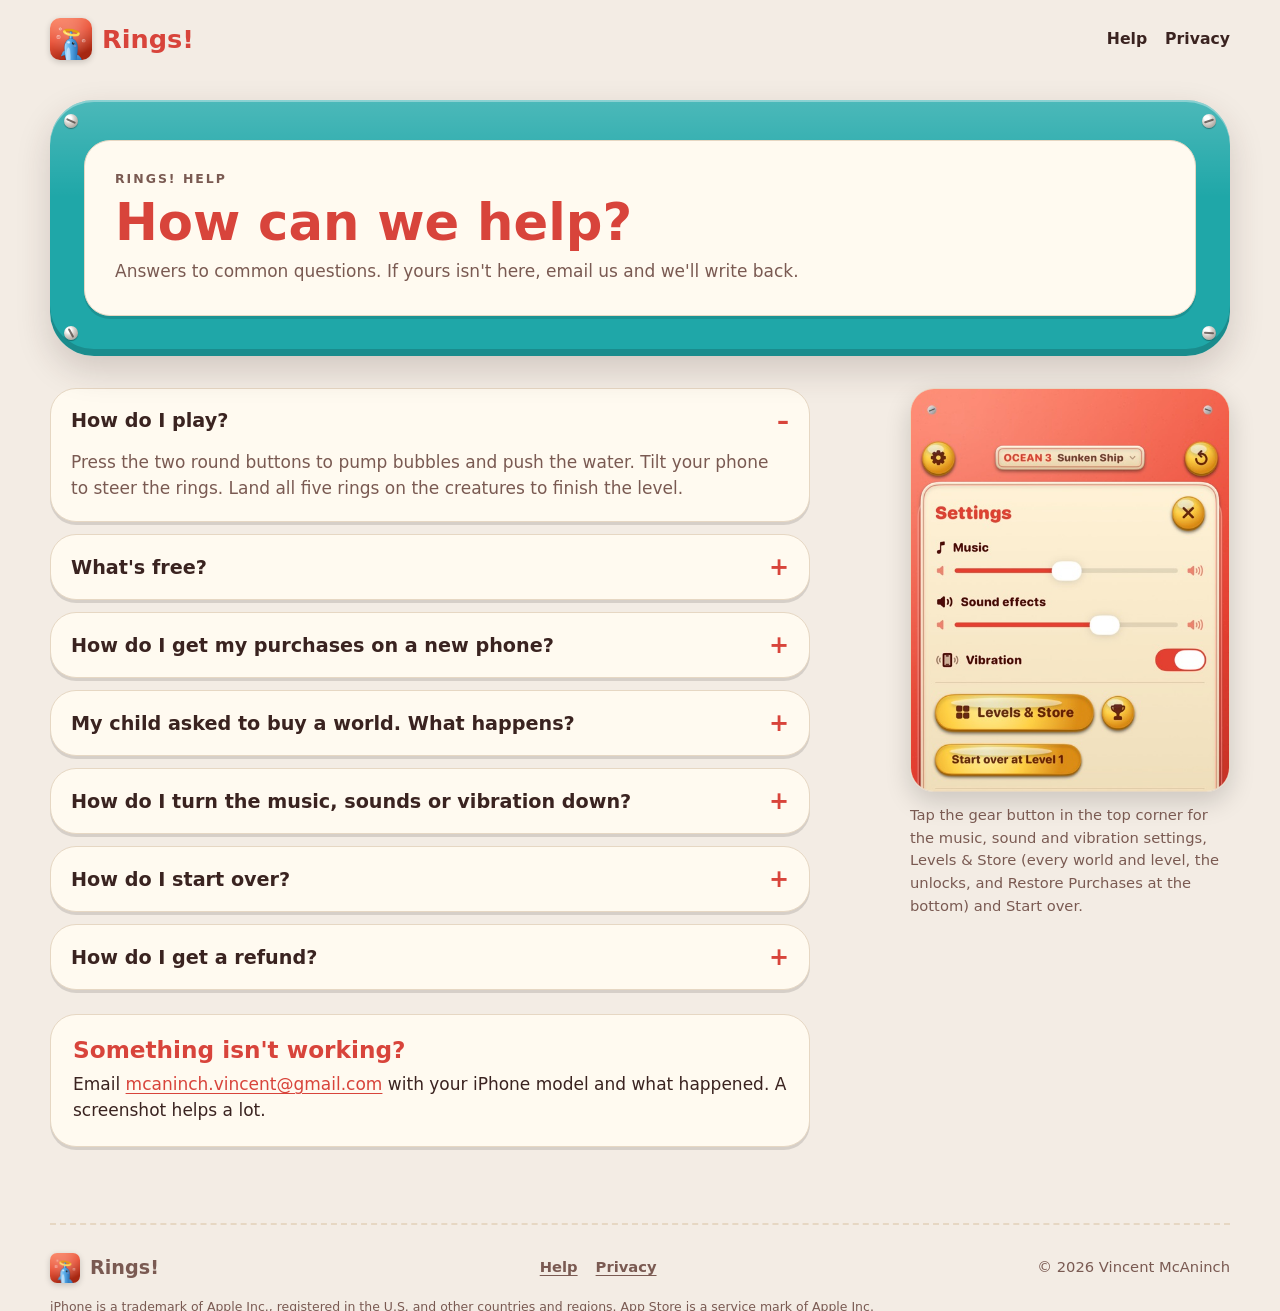
==== index.html @ 2c4ad8ea "Rings! Help and Privacy Policy" ====
<!doctype html>
<html lang="en">
<head>
<meta charset="utf-8">
<meta name="robots" content="noindex">
<title>Rings! Help</title>
<meta http-equiv="refresh" content="0; url=support.html">
<link rel="canonical" href="support.html">
</head>
<body>
<p><a href="support.html">Rings! Help</a> · <a href="privacy.html">Privacy Policy</a></p>
</body>
</html>
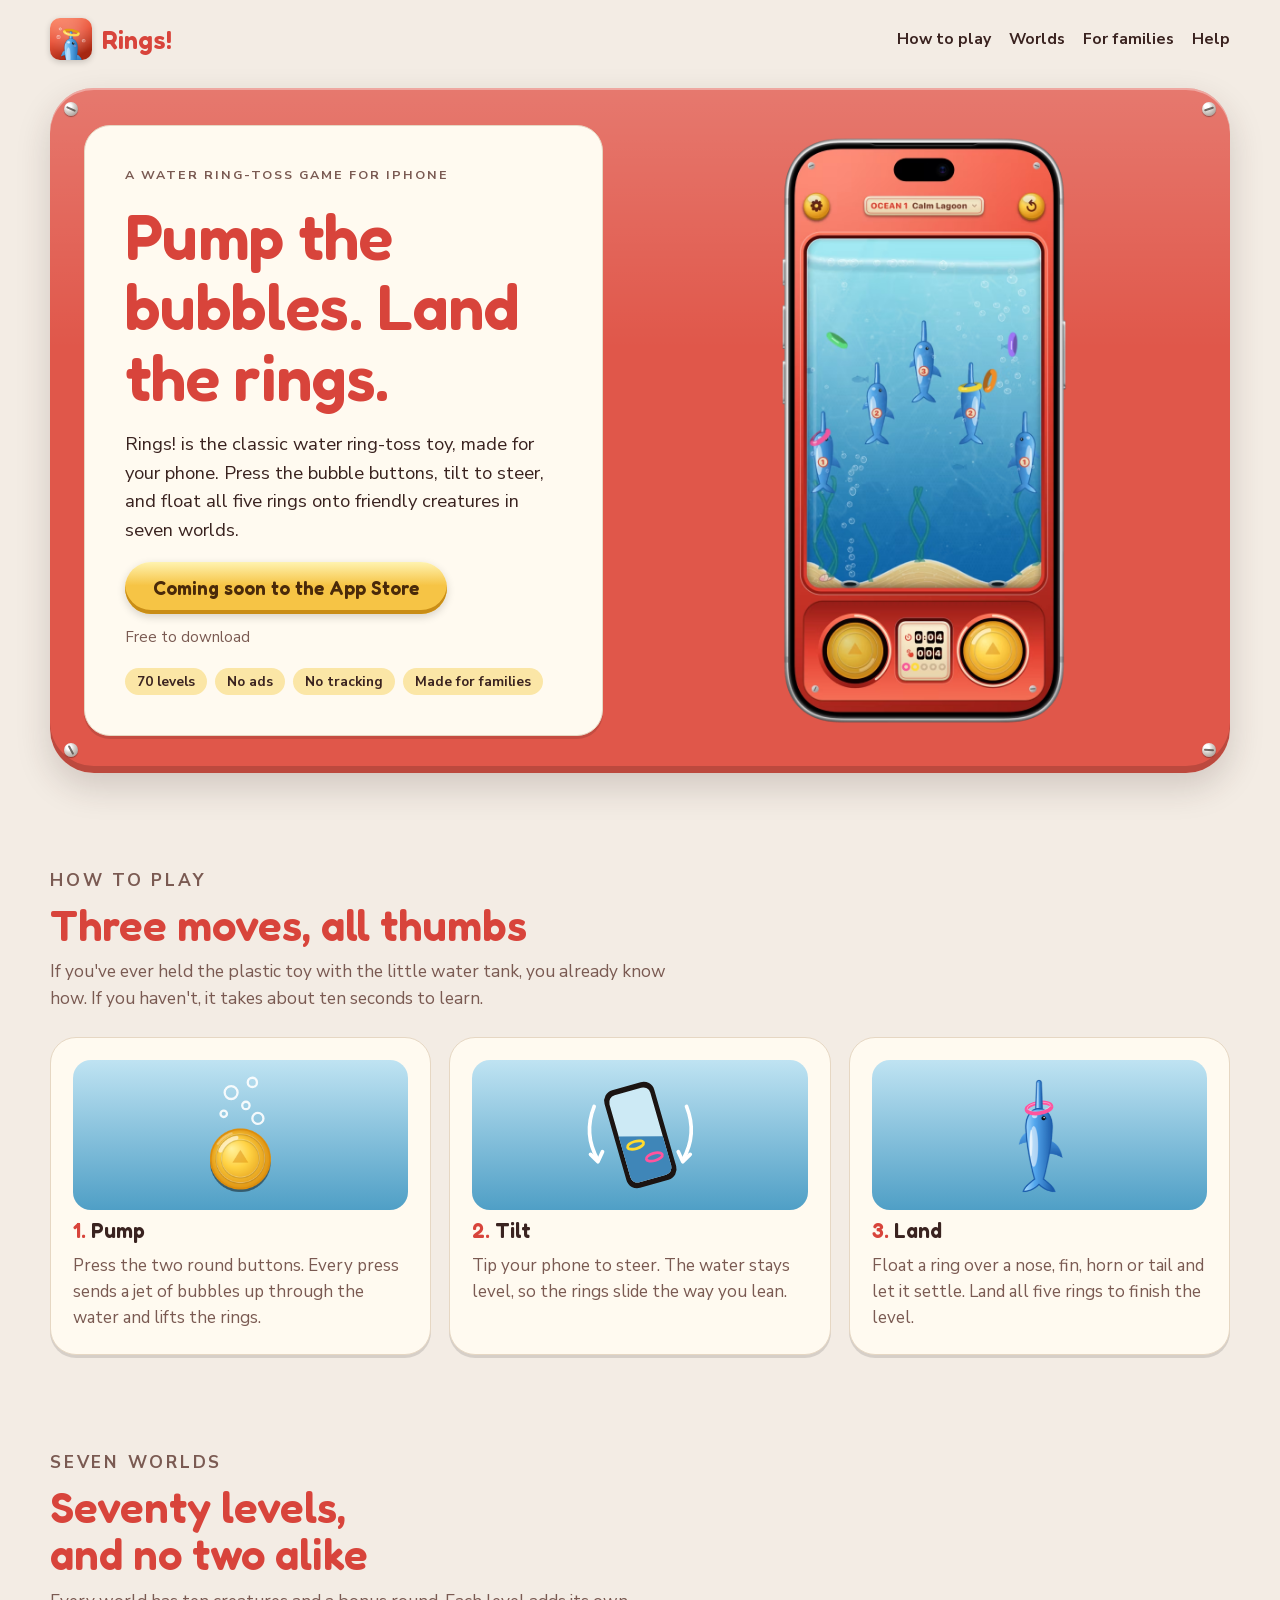
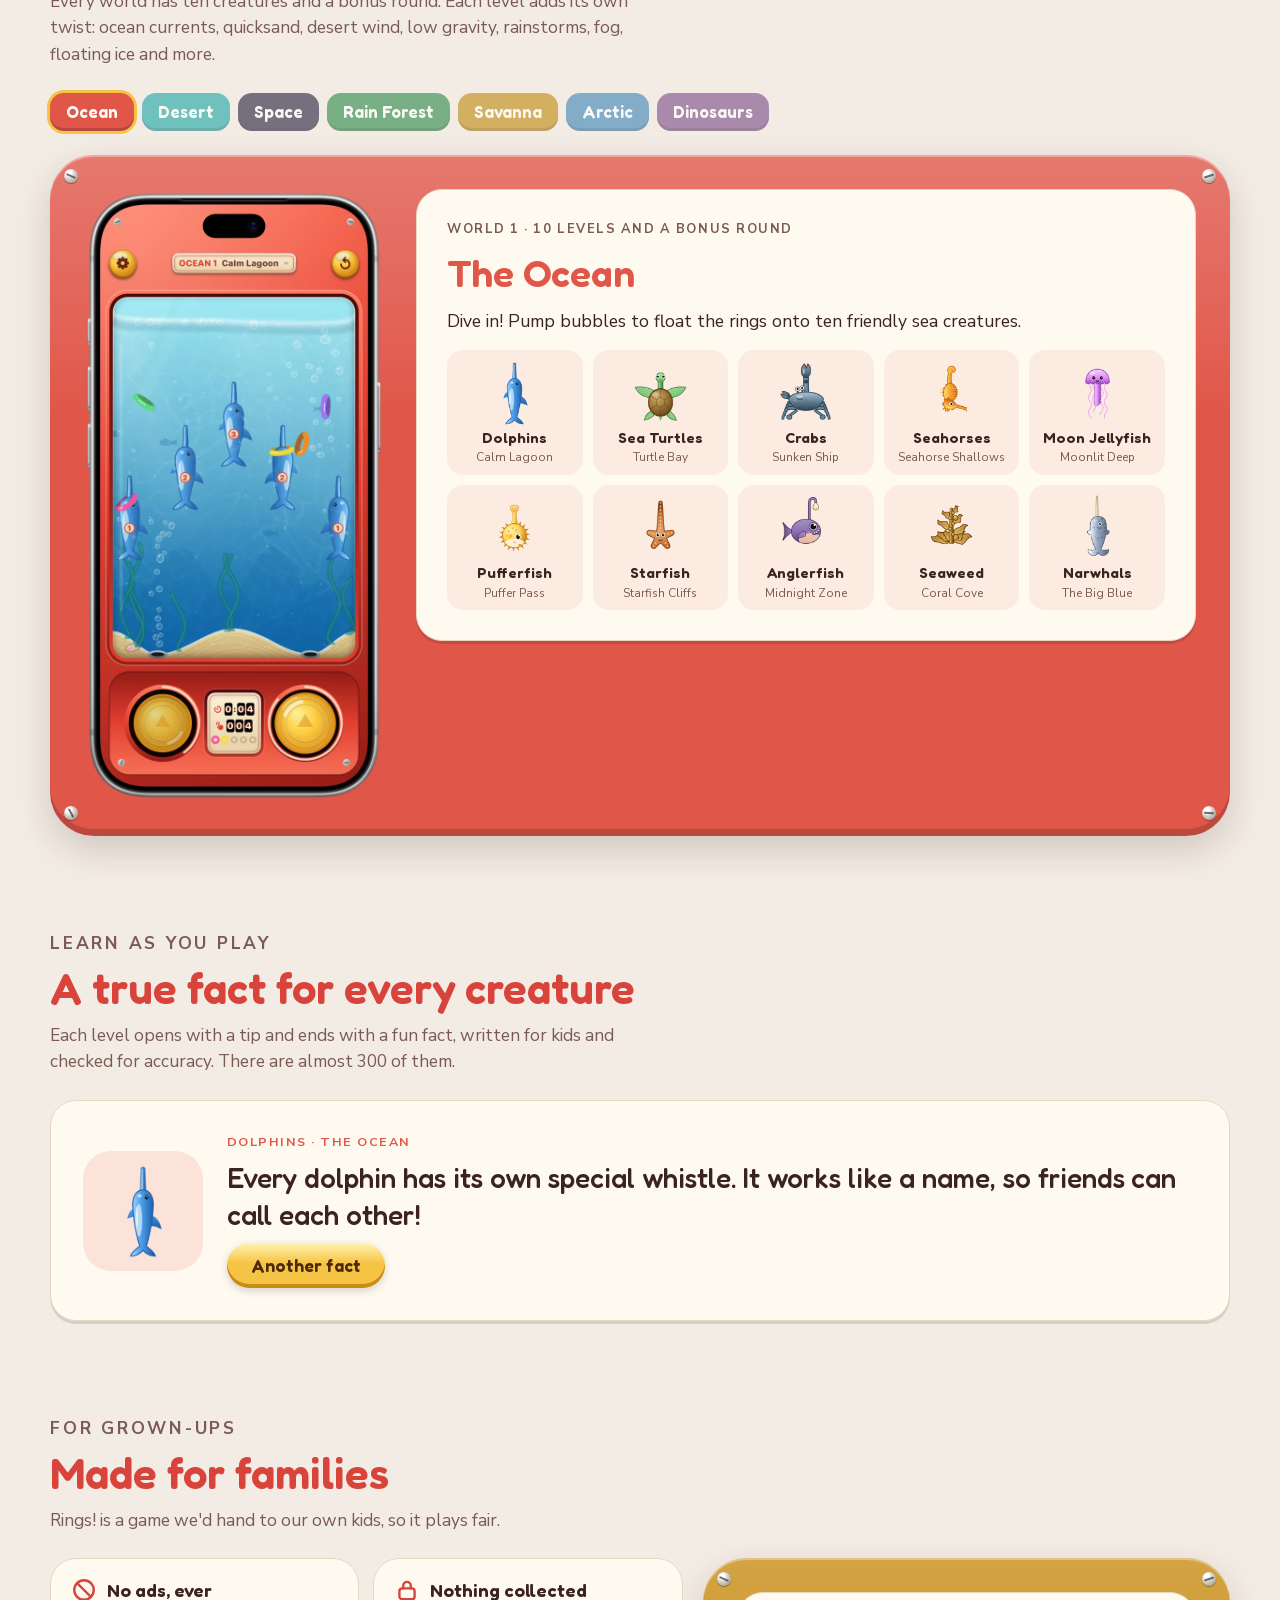
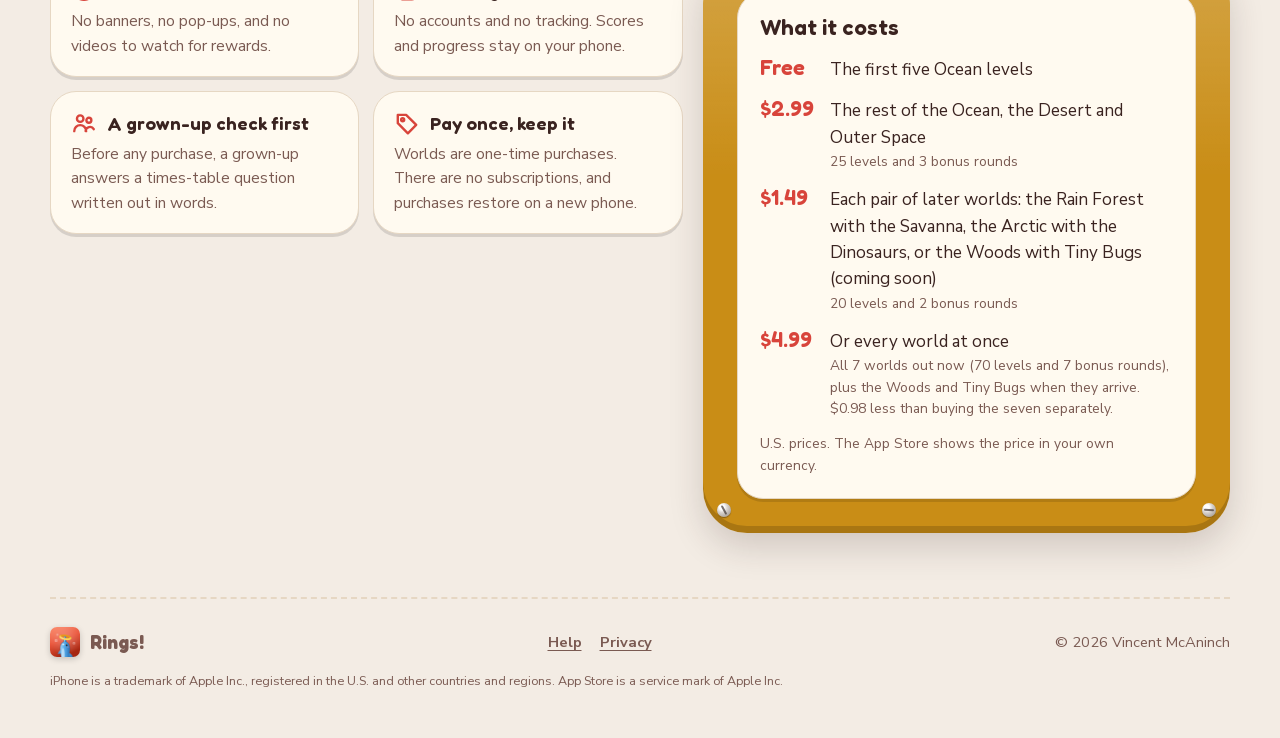
==== commit 03af1036: "The whole Rings! website, with its fonts hosted here" ====
--- a/index.html
+++ b/index.html
@@ -2,12 +2,184 @@
 <html lang="en">
 <head>
 <meta charset="utf-8">
-<meta name="robots" content="noindex">
-<title>Rings! Help</title>
-<meta http-equiv="refresh" content="0; url=support.html">
-<link rel="canonical" href="support.html">
+<meta name="viewport" content="width=device-width, initial-scale=1, viewport-fit=cover">
+<meta name="robots" content="noindex">   <!-- hidden from search engines until the game launches: delete this line then -->
+<title>Rings! Water Ring Toss</title>
+<meta name="description" content="Rings! is the classic water ring-toss toy for iPhone. Pump the bubbles, tilt to steer, and land the rings on friendly creatures across seven worlds.">
+<meta property="og:title" content="Rings! Water Ring Toss">
+<meta property="og:description" content="Pump the bubbles, tilt to steer, and land the rings on friendly creatures across seven worlds.">
+<meta property="og:image" content="assets/img/app-icon.png">
+<meta name="theme-color" content="#e0574a">
+<link rel="icon" href="assets/img/favicon.png">
+<link rel="apple-touch-icon" href="assets/img/app-icon.png">
+<link rel="stylesheet" href="assets/fonts.css">
+<link rel="stylesheet" href="assets/site.css">
 </head>
 <body>
-<p><a href="support.html">Rings! Help</a> · <a href="privacy.html">Privacy Policy</a></p>
+<div class="page">
+
+  <header class="topbar">
+    <a class="brand" href="index.html"><img src="assets/img/app-icon.png" alt="" width="42" height="42"><span>Rings!</span></a>
+    <nav class="topnav" aria-label="Main">
+      <a href="#play">How to play</a>
+      <a href="#worlds">Worlds</a>
+      <a href="#families">For families</a>
+      <a href="support.html">Help</a>
+    </nav>
+  </header>
+
+  <main class="main">
+    <section class="hero shell" aria-labelledby="hero-title">
+      <span class="screw tl" aria-hidden="true"></span><span class="screw tr" aria-hidden="true"></span>
+      <span class="screw bl" aria-hidden="true"></span><span class="screw br" aria-hidden="true"></span>
+      <div class="plate hero-plate">
+        <p class="eyebrow">A water ring-toss game for iPhone</p>
+        <h1 id="hero-title">Pump the bubbles. Land the rings.</h1>
+        <p class="lede">Rings! is the classic water ring-toss toy, made for your phone. Press the bubble buttons, tilt to steer, and float all five rings onto friendly creatures in seven worlds.</p>
+        <div class="cta">
+          <span class="btn big" role="link" aria-disabled="true">Coming soon to the App Store</span>
+          <span class="note">Free to download</span>
+        </div>
+        <ul class="promises" aria-label="At a glance">
+          <li>70 levels</li><li>No ads</li><li>No tracking</li><li>Made for families</li>
+        </ul>
+      </div>
+      <div class="hero-phones" aria-label="Rings! on iPhone, showing the Ocean, the Rain Forest and the Dinosaurs">
+        <figure class="phone"><picture><source srcset="assets/img/phones/ocean.avif" type="image/avif"><img src="assets/img/phones/ocean.png" alt="Rings! on iPhone in the Ocean: rings floating up toward the dolphins" width="640" height="1308"></picture></figure>
+        <figure class="phone second"><picture><source srcset="assets/img/phones/rainforest.avif" type="image/avif"><img src="assets/img/phones/rainforest.png" alt="Rings! on iPhone in the Rain Forest: spider monkeys swinging on vines while rings float past" width="640" height="1308"></picture></figure>
+        <figure class="phone third"><picture><source srcset="assets/img/phones/dinosaurs.avif" type="image/avif"><img src="assets/img/phones/dinosaurs.png" alt="Rings! on iPhone with the Dinosaurs: a volcano behind the T. rex" width="640" height="1308"></picture></figure>
+      </div>
+    </section>
+
+    <section id="play" class="stack" aria-labelledby="play-title">
+      <div class="section-head">
+        <p class="eyebrow">How to play</p>
+        <h2 id="play-title">Three moves, all thumbs</h2>
+        <p>If you've ever held the plastic toy with the little water tank, you already know how. If you haven't, it takes about ten seconds to learn.</p>
+      </div>
+      <ol class="steps">
+        <li class="plate step">
+          <div class="art">
+            <svg viewBox="0 0 160 130" aria-hidden="true">
+              <g fill="none" stroke="#fff" stroke-width="2.5" opacity=".9"><circle cx="70" cy="19" r="7"/><circle cx="93" cy="8" r="5"/><circle cx="86" cy="33" r="4"/><circle cx="62" cy="42" r="3.5"/><circle cx="99" cy="47" r="6"/></g>
+              <image href="assets/img/button.png" x="45.5" y="56.4" width="69" height="72"/>
+            </svg>
+          </div>
+          <h3>Pump</h3>
+          <p>Press the two round buttons. Every press sends a jet of bubbles up through the water and lifts the rings.</p>
+        </li>
+        <li class="plate step">
+          <div class="art">
+            <svg viewBox="0 0 160 130" aria-hidden="true">
+              <path d="M30 34q-12 30 4 58" stroke="#fff" stroke-width="4" fill="none" stroke-linecap="round"/><path d="M26 86l8 8 5-11" stroke="#fff" stroke-width="4" fill="none" stroke-linecap="round" stroke-linejoin="round"/>
+              <path d="M130 34q12 30-4 58" stroke="#fff" stroke-width="4" fill="none" stroke-linecap="round"/><path d="M134 86l-8 8-5-11" stroke="#fff" stroke-width="4" fill="none" stroke-linecap="round" stroke-linejoin="round"/>
+              <g transform="rotate(-16 80 65)">
+                <rect x="52" y="10" width="56" height="110" rx="12" fill="#1b1412"/>
+                <rect x="57" y="16" width="46" height="98" rx="8" fill="#cdeaf5"/>
+                <path d="M57 60L103 73v33a8 8 0 0 1-8 8H65a8 8 0 0 1-8-8z" fill="#3f86b8"/>
+                <ellipse cx="72" cy="74" rx="9" ry="4" fill="none" stroke="#ffdb2e" stroke-width="3"/>
+                <ellipse cx="88" cy="92" rx="9" ry="4" fill="none" stroke="#ff549e" stroke-width="3"/>
+              </g>
+            </svg>
+          </div>
+          <h3>Tilt</h3>
+          <p>Tip your phone to steer. The water stays level, so the rings slide the way you lean.</p>
+        </li>
+        <li class="plate step">
+          <div class="art">
+            <svg class="hooked back" viewBox="0 0 74 40" aria-hidden="true"><path d="M8 20a29 12 0 0 1 58 0" fill="none" stroke="currentColor" stroke-width="9"/><path d="M10 17a27 9.5 0 0 1 54 0" fill="none" stroke="#fff" stroke-opacity=".4" stroke-width="2"/></svg>
+            <img class="dolphin" src="assets/img/creatures/L1.png" alt="">
+            <svg class="hooked front" viewBox="0 0 74 40" aria-hidden="true"><path d="M8 20a29 12 0 0 0 58 0" fill="none" stroke="currentColor" stroke-width="9"/><path d="M10 17a27 9.5 0 0 0 54 0" fill="none" stroke="#fff" stroke-opacity=".4" stroke-width="2"/></svg>
+          </div>
+          <h3>Land</h3>
+          <p>Float a ring over a nose, fin, horn or tail and let it settle. Land all five rings to finish the level.</p>
+        </li>
+      </ol>
+    </section>
+
+    <section id="worlds" class="stack" aria-labelledby="worlds-title">
+      <div class="section-head">
+        <p class="eyebrow">Seven worlds</p>
+        <h2 id="worlds-title">Seventy levels, and no two alike</h2>
+        <p>Every world has ten creatures and a bonus round. Each level adds its own twist: ocean currents, quicksand, desert wind, low gravity, rainstorms, fog, floating ice and more.</p>
+      </div>
+      <div class="tabs" id="world-tabs" role="tablist" aria-label="Worlds"></div>
+      <div class="shell" id="world-panel" role="tabpanel">
+        <noscript><p class="plate" style="padding: 20px">Seven worlds: the Ocean, the Desert, Outer Space, the Rain Forest, the Savanna, the Arctic and the Dinosaurs.</p></noscript>
+      </div>
+    </section>
+
+    <section id="facts" class="stack" aria-labelledby="facts-title">
+      <div class="section-head">
+        <p class="eyebrow">Learn as you play</p>
+        <h2 id="facts-title">A true fact for every creature</h2>
+        <p>Each level opens with a tip and ends with a fun fact, written for kids and checked for accuracy. There are almost 300 of them.</p>
+      </div>
+      <div class="plate fact" id="fact" aria-live="polite">
+        <div class="who"><img src="assets/img/creatures/L1.png" alt=""></div>
+        <div class="text">
+          <div class="steady"><span class="tag">Dolphins · The Ocean</span></div>
+          <div class="steady"><blockquote>Every dolphin has its own special whistle. It works like a name, so friends can call each other!</blockquote></div>
+          <button class="btn more" type="button">Another fact</button>
+        </div>
+      </div>
+    </section>
+
+    <section id="families" class="stack" aria-labelledby="families-title">
+      <div class="section-head">
+        <p class="eyebrow">For grown-ups</p>
+        <h2 id="families-title">Made for families</h2>
+        <p>Rings! is a game we'd hand to our own kids, so it plays fair.</p>
+      </div>
+      <div class="families">
+        <ul class="pledges">
+          <li class="plate pledge">
+            <h3><svg viewBox="0 0 24 24" aria-hidden="true" fill="none" stroke="var(--red)" stroke-width="2.2" stroke-linecap="round"><circle cx="12" cy="12" r="9"/><path d="M5.6 5.6l12.8 12.8"/></svg>No ads, ever</h3>
+            <p>No banners, no pop-ups, and no videos to watch for rewards.</p>
+          </li>
+          <li class="plate pledge">
+            <h3><svg viewBox="0 0 24 24" aria-hidden="true" fill="none" stroke="var(--red)" stroke-width="2.2" stroke-linecap="round" stroke-linejoin="round"><rect x="5" y="10.5" width="14" height="10" rx="2.5"/><path d="M8.5 10.5V8a3.5 3.5 0 0 1 7 0v2.5"/></svg>Nothing collected</h3>
+            <p>No accounts and no tracking. Scores and progress stay on your phone.</p>
+          </li>
+          <li class="plate pledge">
+            <h3><svg viewBox="0 0 24 24" aria-hidden="true" fill="none" stroke="var(--red)" stroke-width="2.2" stroke-linecap="round" stroke-linejoin="round"><circle cx="8.5" cy="8" r="3"/><circle cx="16.5" cy="9.5" r="2.3"/><path d="M3 19.5a5.5 5.5 0 0 1 11 0M13.5 19.5a4 4 0 0 1 7.5-1.8"/></svg>A grown-up check first</h3>
+            <p>Before any purchase, a grown-up answers a times-table question written out in words.</p>
+          </li>
+          <li class="plate pledge">
+            <h3><svg viewBox="0 0 24 24" aria-hidden="true" fill="none" stroke="var(--red)" stroke-width="2.2" stroke-linecap="round" stroke-linejoin="round"><path d="M3.5 12.2V4.5h7.7l9.3 9.3-7.7 7.7z"/><circle cx="8" cy="9" r="1.4"/></svg>Pay once, keep it</h3>
+            <p>Worlds are one-time purchases. There are no subscriptions, and purchases restore on a new phone.</p>
+          </li>
+        </ul>
+        <div class="shell prices">
+          <span class="screw tl" aria-hidden="true"></span><span class="screw tr" aria-hidden="true"></span>
+          <span class="screw bl" aria-hidden="true"></span><span class="screw br" aria-hidden="true"></span>
+          <div class="plate">
+            <h3>What it costs</h3>
+            <dl class="price-list">
+              <dt>Free</dt><dd>The first five Ocean levels</dd>
+              <dt>$2.99</dt><dd>The rest of the Ocean, the Desert and Outer Space<small>25 levels and 3 bonus rounds</small></dd>
+              <dt>$1.49</dt><dd>Each pair of later worlds: the Rain Forest with the Savanna, the Arctic with the Dinosaurs, or the Woods with Tiny Bugs (coming soon)<small>20 levels and 2 bonus rounds</small></dd>
+              <dt>$4.99</dt><dd>Or every world at once<small>All 7 worlds out now (70 levels and 7 bonus rounds), plus the Woods and Tiny Bugs when they arrive. $0.98 less than buying the seven separately.</small></dd>
+            </dl>
+            <p class="fine">U.S. prices. The App Store shows the price in your own currency.</p>
+          </div>
+        </div>
+      </div>
+    </section>
+  </main>
+
+  <footer class="footer">
+    <a class="brand" href="index.html"><img src="assets/img/app-icon.png" alt="" width="30" height="30"><span>Rings!</span></a>
+    <nav aria-label="Footer">
+      <a href="support.html">Help</a>
+      <a href="privacy.html">Privacy</a>
+    </nav>
+    <span>© 2026 Vincent McAninch</span>
+    <p class="credit">iPhone is a trademark of Apple Inc., registered in the U.S. and other countries and regions. App Store is a service mark of Apple Inc.</p>
+  </footer>
+
+</div>
+<script src="assets/data.js"></script>
+<script src="assets/site.js"></script>
 </body>
 </html>
--- a/assets/fonts.css
+++ b/assets/fonts.css
@@ -0,0 +1,110 @@
+/* The site's two typefaces, Fredoka and Nunito Sans (SIL Open Font License; see fonts/OFL-*.txt), hosted with the
+   site rather than loaded from Google, so visiting the site contacts no one else. Latin and Latin Extended only. */
+@font-face {
+  font-family: 'Fredoka';
+  font-style: normal;
+  font-weight: 500;
+  font-stretch: 100%;
+  font-display: swap;
+  src: url(fonts/fredoka-latin-ext.woff2) format('woff2');
+  unicode-range: U+0100-02BA, U+02BD-02C5, U+02C7-02CC, U+02CE-02D7, U+02DD-02FF, U+0304, U+0308, U+0329, U+1D00-1DBF, U+1E00-1E9F, U+1EF2-1EFF, U+2020, U+20A0-20AB, U+20AD-20C4, U+2113, U+2C60-2C7F, U+A720-A7FF;
+}
+@font-face {
+  font-family: 'Fredoka';
+  font-style: normal;
+  font-weight: 500;
+  font-stretch: 100%;
+  font-display: swap;
+  src: url(fonts/fredoka-latin.woff2) format('woff2');
+  unicode-range: U+0000-00FF, U+0131, U+0152-0153, U+02BB-02BC, U+02C6, U+02DA, U+02DC, U+0304, U+0308, U+0329, U+2000-206F, U+20AC, U+2122, U+2191, U+2193, U+2212, U+2215, U+FEFF, U+FFFD;
+}
+@font-face {
+  font-family: 'Fredoka';
+  font-style: normal;
+  font-weight: 600;
+  font-stretch: 100%;
+  font-display: swap;
+  src: url(fonts/fredoka-latin-ext.woff2) format('woff2');
+  unicode-range: U+0100-02BA, U+02BD-02C5, U+02C7-02CC, U+02CE-02D7, U+02DD-02FF, U+0304, U+0308, U+0329, U+1D00-1DBF, U+1E00-1E9F, U+1EF2-1EFF, U+2020, U+20A0-20AB, U+20AD-20C4, U+2113, U+2C60-2C7F, U+A720-A7FF;
+}
+@font-face {
+  font-family: 'Fredoka';
+  font-style: normal;
+  font-weight: 600;
+  font-stretch: 100%;
+  font-display: swap;
+  src: url(fonts/fredoka-latin.woff2) format('woff2');
+  unicode-range: U+0000-00FF, U+0131, U+0152-0153, U+02BB-02BC, U+02C6, U+02DA, U+02DC, U+0304, U+0308, U+0329, U+2000-206F, U+20AC, U+2122, U+2191, U+2193, U+2212, U+2215, U+FEFF, U+FFFD;
+}
+@font-face {
+  font-family: 'Fredoka';
+  font-style: normal;
+  font-weight: 700;
+  font-stretch: 100%;
+  font-display: swap;
+  src: url(fonts/fredoka-latin-ext.woff2) format('woff2');
+  unicode-range: U+0100-02BA, U+02BD-02C5, U+02C7-02CC, U+02CE-02D7, U+02DD-02FF, U+0304, U+0308, U+0329, U+1D00-1DBF, U+1E00-1E9F, U+1EF2-1EFF, U+2020, U+20A0-20AB, U+20AD-20C4, U+2113, U+2C60-2C7F, U+A720-A7FF;
+}
+@font-face {
+  font-family: 'Fredoka';
+  font-style: normal;
+  font-weight: 700;
+  font-stretch: 100%;
+  font-display: swap;
+  src: url(fonts/fredoka-latin.woff2) format('woff2');
+  unicode-range: U+0000-00FF, U+0131, U+0152-0153, U+02BB-02BC, U+02C6, U+02DA, U+02DC, U+0304, U+0308, U+0329, U+2000-206F, U+20AC, U+2122, U+2191, U+2193, U+2212, U+2215, U+FEFF, U+FFFD;
+}
+@font-face {
+  font-family: 'Nunito Sans';
+  font-style: normal;
+  font-weight: 400;
+  font-stretch: 100%;
+  font-display: swap;
+  src: url(fonts/nunito-sans-latin-ext.woff2) format('woff2');
+  unicode-range: U+0100-02BA, U+02BD-02C5, U+02C7-02CC, U+02CE-02D7, U+02DD-02FF, U+0304, U+0308, U+0329, U+1D00-1DBF, U+1E00-1E9F, U+1EF2-1EFF, U+2020, U+20A0-20AB, U+20AD-20C4, U+2113, U+2C60-2C7F, U+A720-A7FF;
+}
+@font-face {
+  font-family: 'Nunito Sans';
+  font-style: normal;
+  font-weight: 400;
+  font-stretch: 100%;
+  font-display: swap;
+  src: url(fonts/nunito-sans-latin.woff2) format('woff2');
+  unicode-range: U+0000-00FF, U+0131, U+0152-0153, U+02BB-02BC, U+02C6, U+02DA, U+02DC, U+0304, U+0308, U+0329, U+2000-206F, U+20AC, U+2122, U+2191, U+2193, U+2212, U+2215, U+FEFF, U+FFFD;
+}
+@font-face {
+  font-family: 'Nunito Sans';
+  font-style: normal;
+  font-weight: 600;
+  font-stretch: 100%;
+  font-display: swap;
+  src: url(fonts/nunito-sans-latin-ext.woff2) format('woff2');
+  unicode-range: U+0100-02BA, U+02BD-02C5, U+02C7-02CC, U+02CE-02D7, U+02DD-02FF, U+0304, U+0308, U+0329, U+1D00-1DBF, U+1E00-1E9F, U+1EF2-1EFF, U+2020, U+20A0-20AB, U+20AD-20C4, U+2113, U+2C60-2C7F, U+A720-A7FF;
+}
+@font-face {
+  font-family: 'Nunito Sans';
+  font-style: normal;
+  font-weight: 600;
+  font-stretch: 100%;
+  font-display: swap;
+  src: url(fonts/nunito-sans-latin.woff2) format('woff2');
+  unicode-range: U+0000-00FF, U+0131, U+0152-0153, U+02BB-02BC, U+02C6, U+02DA, U+02DC, U+0304, U+0308, U+0329, U+2000-206F, U+20AC, U+2122, U+2191, U+2193, U+2212, U+2215, U+FEFF, U+FFFD;
+}
+@font-face {
+  font-family: 'Nunito Sans';
+  font-style: normal;
+  font-weight: 700;
+  font-stretch: 100%;
+  font-display: swap;
+  src: url(fonts/nunito-sans-latin-ext.woff2) format('woff2');
+  unicode-range: U+0100-02BA, U+02BD-02C5, U+02C7-02CC, U+02CE-02D7, U+02DD-02FF, U+0304, U+0308, U+0329, U+1D00-1DBF, U+1E00-1E9F, U+1EF2-1EFF, U+2020, U+20A0-20AB, U+20AD-20C4, U+2113, U+2C60-2C7F, U+A720-A7FF;
+}
+@font-face {
+  font-family: 'Nunito Sans';
+  font-style: normal;
+  font-weight: 700;
+  font-stretch: 100%;
+  font-display: swap;
+  src: url(fonts/nunito-sans-latin.woff2) format('woff2');
+  unicode-range: U+0000-00FF, U+0131, U+0152-0153, U+02BB-02BC, U+02C6, U+02DA, U+02DC, U+0304, U+0308, U+0329, U+2000-206F, U+20AC, U+2122, U+2191, U+2193, U+2212, U+2215, U+FEFF, U+FFFD;
+}
--- a/assets/site.css
+++ b/assets/site.css
@@ -0,0 +1,215 @@
+/* Layout: the page is built like the toy itself. Glossy plastic shells in each world's color hold cream plates,
+   butter-yellow buttons and phones. Sections stack in one column on phones and open to two columns from 900px. */
+:root {
+  --bg: #f3ece4; --ink: #3a2320; --ink-soft: #7a5a52; --plate: #fffaf0; --plate-edge: #e6d7c3;
+  --butter: #f6c445; --butter-deep: #c98d16; --butter-soft: #fbe6a6; --red: #d8443b; --chip-ink: #4a2a0a;
+  --ocean: #e0574a; --desert: #1fa7a8; --space: #2a2540; --rainforest: #2f8a4c; --arctic: #3f86b8; --savanna: #c08a12; --dinosaurs: #7d4f8a;
+  --ring-1: #ff549e; --ring-2: #ffdb2e; --ring-3: #61e07a; --ring-4: #ff8f1f; --ring-5: #a875ff;
+  --bezel: #1b1412; --on-shell: #fffaf0;
+  --display: "Fredoka", "Arial Rounded MT Bold", ui-rounded, system-ui, sans-serif;
+  --body: "Nunito Sans", system-ui, -apple-system, "Segoe UI", sans-serif;
+  color-scheme: light;
+}
+@media (prefers-color-scheme: dark) {
+  :root:not([data-theme="light"]) {
+    --bg: #1d1714; --ink: #f6e9dc; --ink-soft: #c2a89a; --plate: #2c231f; --plate-edge: #46382f;
+    --butter-soft: #4d3d14; --red: #ff7b6b; --space: #4a4370; --savanna: #d9a02a; --dinosaurs: #a87ab6; --bezel: #0b0807;
+    color-scheme: dark;
+  }
+}
+:root[data-theme="dark"] {
+  --bg: #1d1714; --ink: #f6e9dc; --ink-soft: #c2a89a; --plate: #2c231f; --plate-edge: #46382f;
+  --butter-soft: #4d3d14; --red: #ff7b6b; --space: #4a4370; --savanna: #d9a02a; --dinosaurs: #a87ab6; --bezel: #0b0807;
+  color-scheme: dark;
+}
+
+* { box-sizing: border-box; }
+html { scroll-behavior: smooth; }
+@media (prefers-reduced-motion: reduce) { html { scroll-behavior: auto; } }
+body {
+  margin: 0; background: var(--bg); color: var(--ink); font-family: var(--body); font-size: 17px; line-height: 1.55;
+  padding-left: max(16px, env(safe-area-inset-left, 0px)); padding-right: max(16px, env(safe-area-inset-right, 0px));
+  padding-block: 0 48px;
+}
+img { max-width: 100%; display: block; }
+a { color: var(--red); text-underline-offset: 3px; }
+a:focus-visible, button:focus-visible, summary:focus-visible { outline: 3px solid var(--butter); outline-offset: 3px; border-radius: 8px; }
+h1, h2, h3 { font-family: var(--display); font-weight: 600; line-height: 1.1; margin: 0; text-wrap: balance; }
+h2 { font-size: clamp(1.9rem, 4.2vw, 2.7rem); color: var(--red); }
+h3 { font-size: 1.3rem; }
+p { margin: 0; }
+.page { max-width: 1180px; margin: 0 auto; display: flex; flex-direction: column; gap: 28px; }
+.main { display: flex; flex-direction: column; gap: clamp(56px, 8vw, 96px); min-width: 0; }
+.stack { display: flex; flex-direction: column; gap: 24px; min-width: 0; scroll-margin-top: 20px; }
+.eyebrow { font: 700 0.78rem var(--body); letter-spacing: 0.16em; text-transform: uppercase; color: var(--ink-soft); }
+.section-head { display: flex; flex-direction: column; gap: 10px; max-width: 62ch; }
+.section-head p { color: var(--ink-soft); font-size: 1.08rem; }
+.todo { background: var(--butter-soft); color: var(--ink); border-radius: 5px; padding: 0 4px; font-weight: 700; }
+
+/* Top bar */
+.topbar { display: flex; align-items: center; justify-content: space-between; gap: 12px 24px; flex-wrap: wrap; padding-block: 18px 0; }
+.brand { display: inline-flex; align-items: center; gap: 10px; text-decoration: none; color: var(--red); font: 600 1.6rem var(--display); }
+.brand img { width: 42px; height: 42px; border-radius: 10px; box-shadow: 0 2px 6px rgba(0, 0, 0, 0.18); }
+.topnav { display: flex; flex-wrap: wrap; gap: 4px 18px; }
+.topnav a { color: var(--ink); text-decoration: none; font-weight: 700; font-size: 0.98rem; padding: 4px 0; }
+.topnav a:hover { color: var(--red); }
+
+/* The toy's plastic shell, with a screw in each corner. */
+.shell {
+  --shell: var(--ocean);
+  position: relative; border-radius: clamp(28px, 4vw, 44px); padding: clamp(18px, 3vw, 34px);
+  background: linear-gradient(180deg, rgba(255, 255, 255, 0.2), rgba(255, 255, 255, 0) 38%), var(--shell);
+  box-shadow: inset 0 2px 0 rgba(255, 255, 255, 0.35), inset 0 -7px 0 rgba(0, 0, 0, 0.16), 0 14px 34px rgba(58, 35, 32, 0.18);
+}
+.screw {
+  position: absolute; width: 14px; height: 14px; border-radius: 50%;
+  background: radial-gradient(circle at 35% 30%, #fff 0 18%, #d9d4cf 40%, #8f8780 100%);
+  box-shadow: 0 1px 1px rgba(0, 0, 0, 0.35);
+}
+.screw::after { content: ""; position: absolute; left: 2px; right: 2px; top: 6px; height: 2px; border-radius: 1px; background: rgba(60, 50, 45, 0.7); transform: rotate(var(--turn, 20deg)); }
+.screw.tl { top: 14px; left: 14px; --turn: 24deg; } .screw.tr { top: 14px; right: 14px; --turn: -18deg; }
+.screw.bl { bottom: 16px; left: 14px; --turn: 62deg; } .screw.br { bottom: 16px; right: 14px; --turn: 3deg; }
+.plate { background: var(--plate); border: 1.5px solid var(--plate-edge); border-radius: 26px; box-shadow: 0 3px 0 rgba(0, 0, 0, 0.12); }
+
+/* Butter buttons, like the game's. */
+.btn {
+  display: inline-flex; align-items: center; justify-content: center; gap: 8px; border: 0; cursor: pointer; text-decoration: none;
+  font: 600 1.08rem var(--display); color: var(--chip-ink); background: linear-gradient(180deg, #fff3b0 0%, var(--butter) 45%);
+  border-radius: 999px; padding: 12px 24px; box-shadow: inset 0 -4px 0 var(--butter-deep), 0 3px 8px rgba(0, 0, 0, 0.16);
+}
+.btn:active { transform: translateY(1px); box-shadow: inset 0 -2px 0 var(--butter-deep), 0 2px 5px rgba(0, 0, 0, 0.16); }
+.btn.big { font-size: 1.2rem; padding: 14px 28px; }
+@media (max-width: 420px) { .btn.big { font-size: 1.04rem; padding: 12px 18px; } }
+.btn small { font: 700 0.72rem var(--body); letter-spacing: 0.08em; text-transform: uppercase; opacity: 0.75; }
+
+/* Phones: Apple's own iPhone 18 Pro picture (silver) with a screenshot of the game in it, made by
+   Tools/scripts/site/inframe.swift. Apple asks for these to be shown as they are: upright, never overlapped or cropped,
+   with no added shadows or reflections, and all at the same size. */
+.phone { margin: 0; }
+.phone img { width: 100%; height: auto; }
+
+/* Hero */
+.hero { display: grid; grid-template-columns: minmax(0, 1fr) minmax(0, 1.05fr); gap: clamp(20px, 4vw, 48px); align-items: center; overflow: hidden; }
+.hero-plate { position: relative; z-index: 2; padding: clamp(22px, 3.4vw, 40px); display: flex; flex-direction: column; gap: 18px; }
+.hero h1 { font-size: clamp(2.5rem, 6vw, 4rem); color: var(--red); letter-spacing: -0.01em; }
+.hero .lede { font-size: 1.15rem; max-width: 46ch; }
+.cta { display: flex; flex-wrap: wrap; align-items: center; gap: 12px 18px; }
+.cta .note { color: var(--ink-soft); font-size: 0.95rem; }
+.promises { list-style: none; margin: 0; padding: 0; display: flex; flex-wrap: wrap; gap: 8px; }
+.promises li { font: 700 0.85rem var(--body); color: var(--ink); background: var(--butter-soft); border-radius: 999px; padding: 4px 12px; }
+/* One big phone whose screen takes turns showing three worlds. All three pictures are the same iPhone in the same spot,
+   stacked, so the phone itself never moves (as Apple asks for its iPhone pictures): only the game on its screen changes.
+   The Ocean sits underneath, always showing; the Rain Forest and then the Dinosaurs fade in over it, and the Dinosaurs
+   fade back out to the Ocean. Each world shows for 3.5 s, with a 1 s fade. */
+.hero-phones { position: relative; z-index: 2; display: grid; justify-items: center; padding-block: 12px; }
+.hero-phones .phone { grid-area: 1 / 1; width: min(100%, 290px); }     /* about as tall as the text box beside it */
+.hero-phones .second, .hero-phones .third { opacity: 0; animation: 13.5s ease-in-out infinite; }
+.hero-phones .second { animation-name: phone-second; }
+.hero-phones .third { animation-name: phone-third; }
+@keyframes phone-second { 0%, 25.9% { opacity: 0; } 33.3%, 66.6% { opacity: 1; } 66.7%, 100% { opacity: 0; } }
+@keyframes phone-third { 0%, 59.3% { opacity: 0; } 66.7%, 92.6% { opacity: 1; } 100% { opacity: 0; } }
+@media (prefers-reduced-motion: reduce) { .hero-phones .second, .hero-phones .third { animation: none; } }
+
+@media (max-width: 899px) {
+  .hero { grid-template-columns: minmax(0, 1fr); }
+  .hero-phones { max-width: 560px; margin-inline: auto; width: 100%; }
+  .hero-phones .phone { width: min(100%, 250px); }
+}
+
+/* How to play */
+.steps { list-style: none; margin: 0; padding: 0; display: grid; grid-template-columns: repeat(auto-fit, minmax(240px, 1fr)); gap: 18px; counter-reset: step; }
+.step { padding: 22px; display: flex; flex-direction: column; gap: 10px; counter-increment: step; }
+.step .art { height: 150px; display: grid; place-items: center; border-radius: 18px; background: linear-gradient(180deg, #bfe3f2, #4f9fc6); position: relative; overflow: hidden; }
+.step h3::before { content: counter(step) ". "; color: var(--red); }
+.step p { color: var(--ink-soft); }
+.step .art svg { width: 70%; height: 80%; }
+.step .art .dolphin { height: 120px; width: auto; position: relative; z-index: 1; }
+/* The ring round the dolphin's nose, resting where the nose meets the head: its far half behind the dolphin, its near half in front. */
+.step .art .hooked { position: absolute; left: 50%; top: 32%; width: 32px; height: 17.3px; transform: translate(-50%, -50%) rotate(-8deg); color: var(--ring-1); }
+.step .art .hooked.front { z-index: 2; }
+
+/* Worlds */
+.tabs { display: flex; flex-wrap: wrap; gap: 8px; }
+.tab {
+  border: 0; cursor: pointer; border-radius: 14px; padding: 9px 16px; color: #fff; font: 600 1.05rem var(--display); background: var(--c);
+  opacity: 0.62; box-shadow: inset 0 -3px 0 rgba(0, 0, 0, 0.18);
+}
+.tab:hover { opacity: 0.85; }
+.tab[aria-selected="true"] { opacity: 1; box-shadow: inset 0 -3px 0 rgba(0, 0, 0, 0.18), 0 0 0 3px var(--butter); }
+.world { display: grid; grid-template-columns: minmax(0, 300px) minmax(0, 1fr); gap: clamp(16px, 3vw, 32px); align-items: start; }
+.world .phone { max-width: 300px; width: 100%; margin-inline: auto; }
+.world-plate { padding: clamp(18px, 3vw, 30px); display: flex; flex-direction: column; gap: 14px; min-width: 0; }
+.world-plate h3 { font-size: clamp(1.8rem, 3.6vw, 2.4rem); color: var(--c); }
+.world-plate .welcome { font-size: 1.1rem; }
+.world-plate .count { font: 700 0.8rem var(--body); letter-spacing: 0.12em; text-transform: uppercase; color: var(--ink-soft); }
+.creatures { display: grid; grid-template-columns: repeat(5, minmax(0, 1fr)); gap: 10px; }
+@media (max-width: 560px) { .creatures { grid-template-columns: repeat(2, minmax(0, 1fr)); } }
+.creature { background: color-mix(in srgb, var(--c) 9%, var(--plate)); border-radius: 16px; padding: 10px 8px; display: flex; flex-direction: column; align-items: center; gap: 4px; text-align: center; }
+.creature img { height: 66px; width: auto; max-width: 80px; object-fit: contain; }
+.creature b { font: 600 0.92rem var(--display); line-height: 1.15; }
+.creature span { font-size: 0.74rem; color: var(--ink-soft); line-height: 1.2; }
+@media (max-width: 760px) { .world { grid-template-columns: minmax(0, 1fr); } .world .phone { max-width: 240px; } }
+
+/* Fun facts */
+.fact { display: grid; grid-template-columns: auto minmax(0, 1fr); gap: 18px 24px; align-items: center; padding: clamp(20px, 3vw, 32px); }
+.fact .who { width: 120px; height: 120px; display: grid; place-items: center; border-radius: 28px; background: color-mix(in srgb, var(--c, var(--ocean)) 14%, var(--plate)); }
+.fact .who img { max-height: 96px; max-width: 96px; width: auto; object-fit: contain; }
+.fact .text { display: flex; flex-direction: column; gap: 10px; align-self: stretch; }
+/* Invisible copies of the longest tags and facts share each line's spot, so the card stays one size as the facts change. */
+.fact .steady { display: grid; }
+.fact .steady > * { grid-area: 1 / 1; }
+.fact .room { visibility: hidden; }
+.fact .tag { font: 700 0.78rem var(--body); letter-spacing: 0.12em; text-transform: uppercase; color: var(--c, var(--ocean)); }
+.fact blockquote { margin: 0; font: 500 clamp(1.3rem, 2.6vw, 1.75rem) / 1.3 var(--display); text-wrap: pretty; }
+.fact .more { align-self: flex-start; margin-top: auto; }
+@media (max-width: 560px) { .fact { grid-template-columns: minmax(0, 1fr); } }
+
+/* Families */
+.families { display: grid; grid-template-columns: minmax(0, 1.2fr) minmax(0, 1fr); gap: 20px; align-items: start; }
+.pledges { list-style: none; margin: 0; padding: 0; display: grid; grid-template-columns: repeat(auto-fit, minmax(230px, 1fr)); gap: 14px; }
+.pledge { padding: 18px 20px; display: flex; flex-direction: column; gap: 6px; }
+.pledge h3 { font-size: 1.15rem; display: flex; align-items: center; gap: 10px; }
+.pledge h3 svg { width: 26px; height: 26px; flex: none; }
+.pledge p { color: var(--ink-soft); font-size: 0.98rem; }
+.prices { --shell: var(--butter-deep); }
+.prices .plate { padding: 22px; display: flex; flex-direction: column; gap: 14px; }
+.prices h3 { font-size: 1.4rem; }
+.price-list { margin: 0; display: grid; grid-template-columns: auto minmax(0, 1fr); gap: 12px 16px; align-items: baseline; }
+.price-list dt { font: 600 1.35rem var(--display); color: var(--red); font-variant-numeric: tabular-nums; white-space: nowrap; }
+.price-list dd { margin: 0; }
+.price-list dd small { display: block; color: var(--ink-soft); font-size: 0.86rem; }
+.prices .fine { color: var(--ink-soft); font-size: 0.86rem; }
+@media (max-width: 899px) { .families { grid-template-columns: minmax(0, 1fr); } }
+
+/* Pages: Help and Privacy */
+.page-head { display: flex; flex-direction: column; gap: 6px; padding-block: clamp(26px, 4vw, 40px); }
+.page-head .plate { padding: clamp(20px, 3vw, 30px); display: flex; flex-direction: column; gap: 8px; }
+.page-head h1 { font-size: clamp(2.2rem, 5vw, 3.2rem); color: var(--red); }
+.page-head p { color: var(--ink-soft); }
+.doc { max-width: 720px; display: flex; flex-direction: column; gap: 26px; }
+.doc section { display: flex; flex-direction: column; gap: 8px; }
+.doc h2 { font-size: 1.45rem; }
+.doc p { max-width: 65ch; }
+.faq { display: flex; flex-direction: column; gap: 12px; max-width: 760px; }
+.faq details { padding: 4px 20px; }
+.faq summary { cursor: pointer; font: 600 1.2rem var(--display); padding-block: 14px; list-style: none; display: flex; align-items: center; justify-content: space-between; gap: 12px; }
+.faq summary::-webkit-details-marker { display: none; }
+.faq summary::after { content: "+"; font: 600 1.5rem var(--display); color: var(--red); flex: none; }
+.faq details[open] summary::after { content: "–"; }
+.faq details p { padding-bottom: 16px; color: var(--ink-soft); max-width: 65ch; }
+.contact { padding: 22px; display: flex; flex-direction: column; gap: 8px; max-width: 760px; }
+.help-grid { display: grid; grid-template-columns: minmax(0, 1fr) minmax(0, 320px); gap: 32px; align-items: start; }
+.help-main { display: flex; flex-direction: column; gap: 24px; min-width: 0; }
+.help-aside { position: sticky; top: 20px; }
+.screen-card { margin: 0; display: flex; flex-direction: column; gap: 12px; }
+.screen-card img { width: 100%; height: auto; border-radius: 24px; border: 1.5px solid var(--plate-edge); box-shadow: 0 10px 26px rgba(0, 0, 0, 0.16); }
+.screen-card figcaption { color: var(--ink-soft); font-size: 0.92rem; }
+@media (max-width: 860px) { .help-grid { grid-template-columns: minmax(0, 1fr); } .help-aside { position: static; max-width: 360px; } }
+
+/* Footer */
+.footer { margin-top: 36px; display: flex; flex-wrap: wrap; align-items: center; justify-content: space-between; gap: 14px 24px; padding-top: 28px; border-top: 2px dashed var(--plate-edge); color: var(--ink-soft); font-size: 0.92rem; }
+.footer nav { display: flex; flex-wrap: wrap; gap: 6px 18px; }
+.footer a { color: var(--ink-soft); font-weight: 700; }
+.footer .brand { font-size: 1.2rem; }
+.footer .brand img { width: 30px; height: 30px; border-radius: 7px; }
+.footer .credit { flex-basis: 100%; font-size: 0.78rem; }
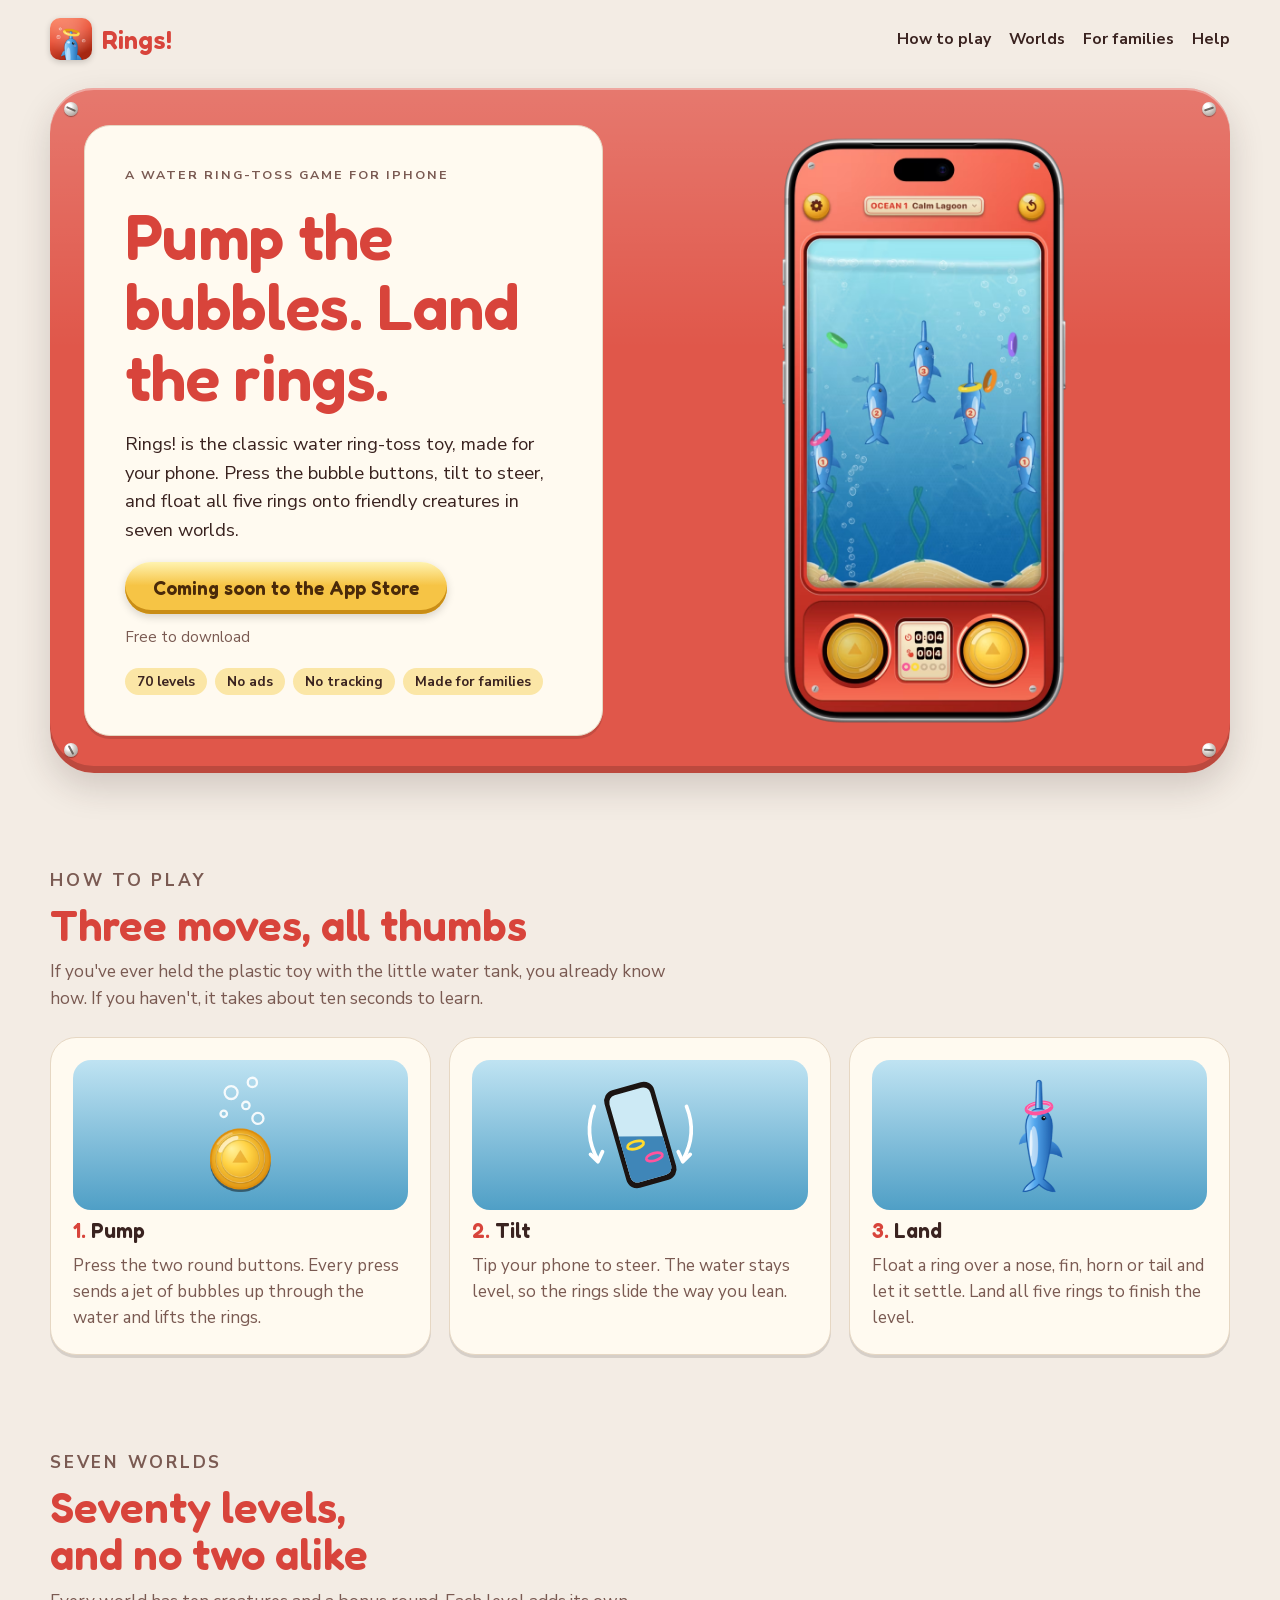
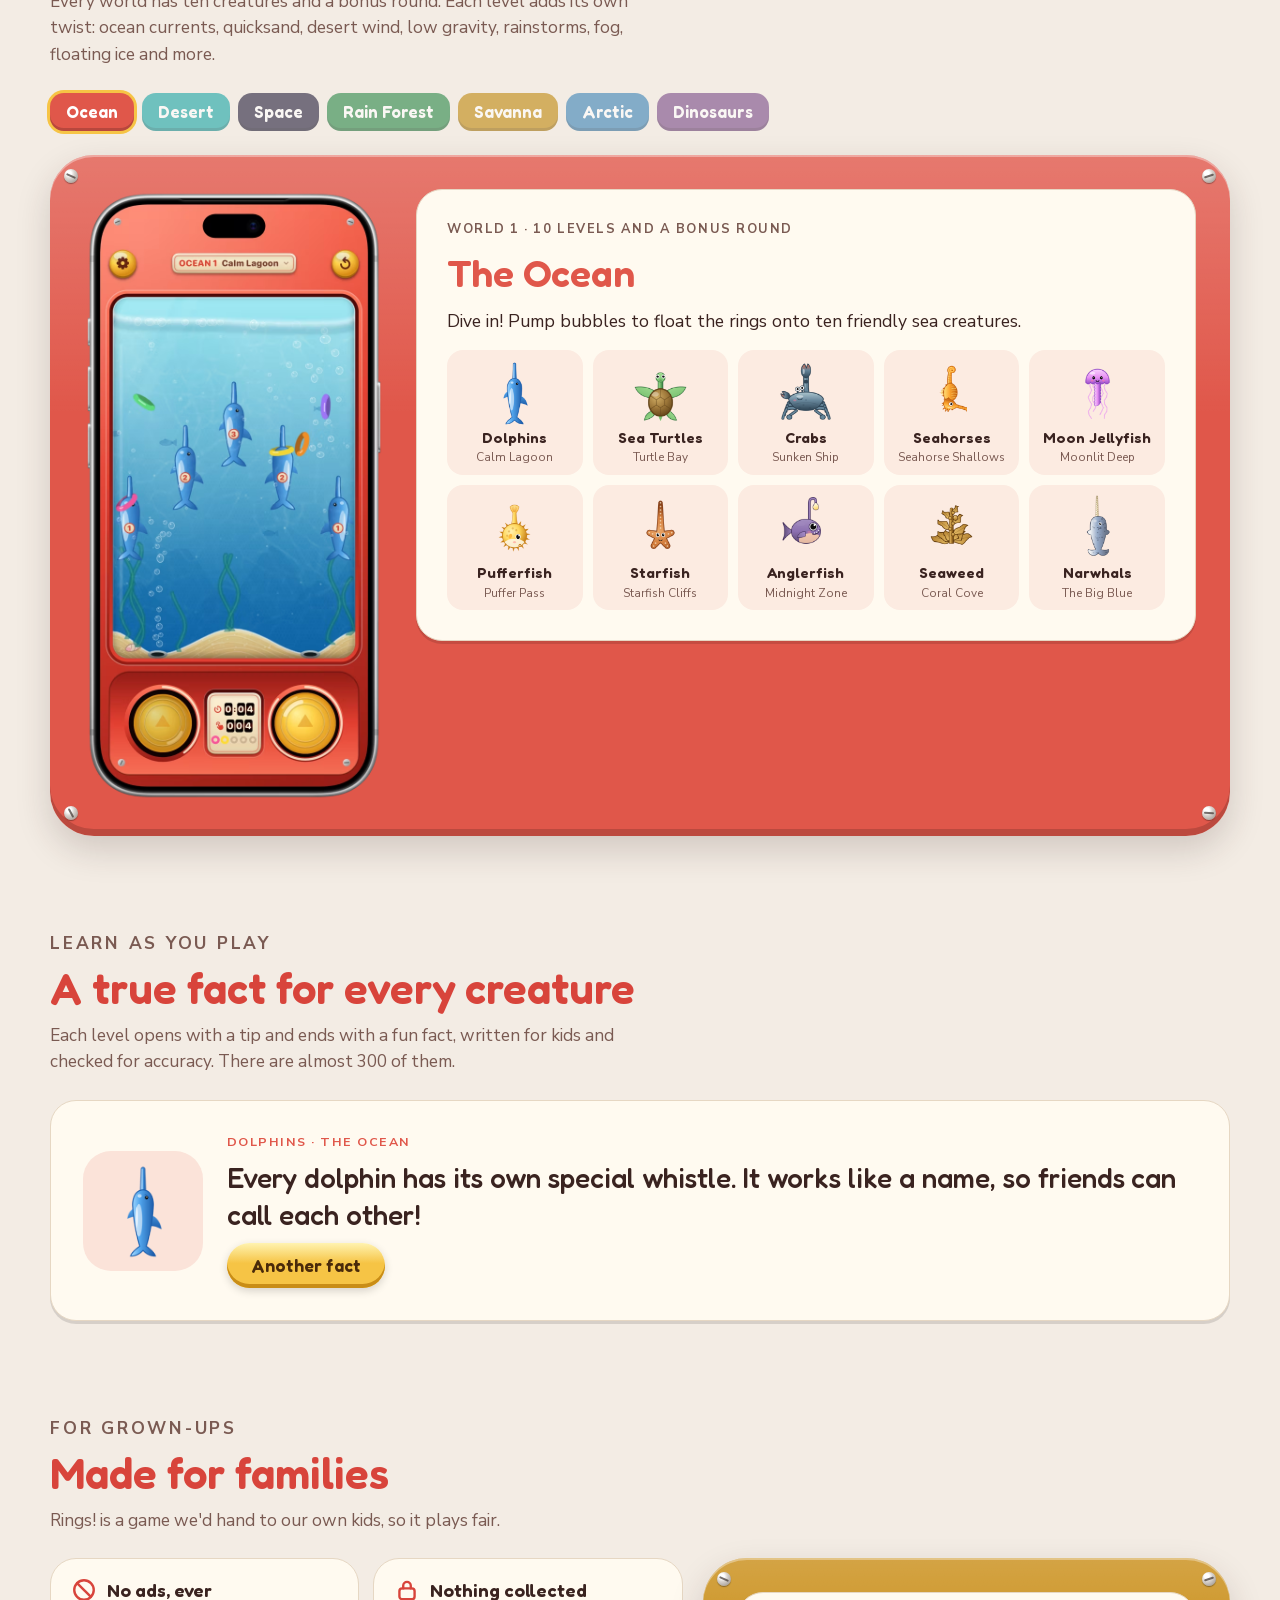
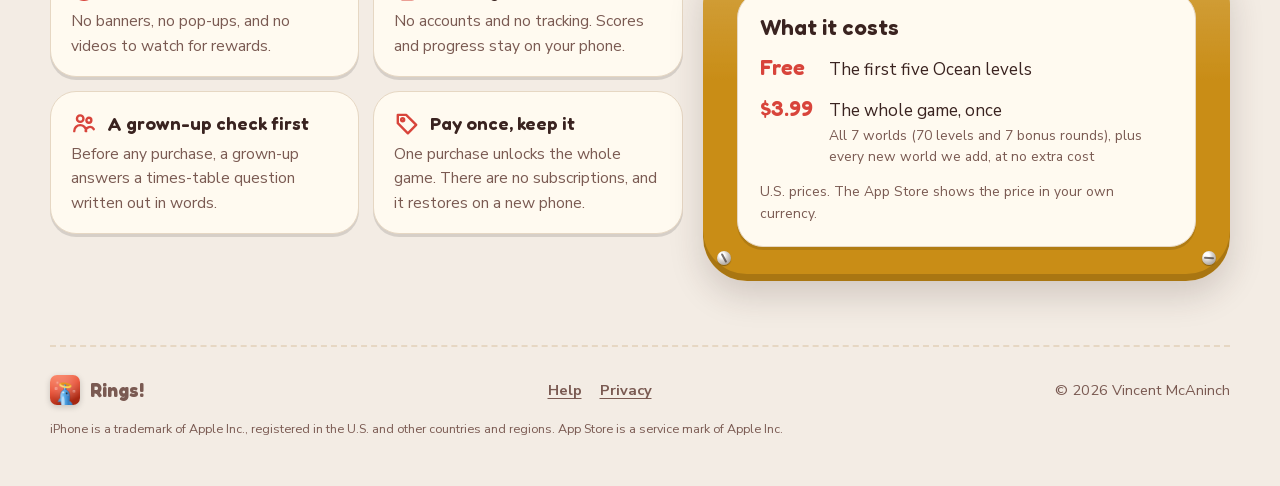
==== commit 954e480c: "One $3.99 unlock for the whole game" ====
--- a/index.html
+++ b/index.html
@@ -37,6 +37,7 @@
         <h1 id="hero-title">Pump the bubbles. Land the rings.</h1>
         <p class="lede">Rings! is the classic water ring-toss toy, made for your phone. Press the bubble buttons, tilt to steer, and float all five rings onto friendly creatures in seven worlds.</p>
         <div class="cta">
+          <!-- at launch: make this a real link to https://apps.apple.com/app/id6825125290, with Apple's "Download on the App Store" badge -->
           <span class="btn big" role="link" aria-disabled="true">Coming soon to the App Store</span>
           <span class="note">Free to download</span>
         </div>
@@ -147,7 +148,7 @@
           </li>
           <li class="plate pledge">
             <h3><svg viewBox="0 0 24 24" aria-hidden="true" fill="none" stroke="var(--red)" stroke-width="2.2" stroke-linecap="round" stroke-linejoin="round"><path d="M3.5 12.2V4.5h7.7l9.3 9.3-7.7 7.7z"/><circle cx="8" cy="9" r="1.4"/></svg>Pay once, keep it</h3>
-            <p>Worlds are one-time purchases. There are no subscriptions, and purchases restore on a new phone.</p>
+            <p>One purchase unlocks the whole game. There are no subscriptions, and it restores on a new phone.</p>
           </li>
         </ul>
         <div class="shell prices">
@@ -157,9 +158,7 @@
             <h3>What it costs</h3>
             <dl class="price-list">
               <dt>Free</dt><dd>The first five Ocean levels</dd>
-              <dt>$2.99</dt><dd>The rest of the Ocean, the Desert and Outer Space<small>25 levels and 3 bonus rounds</small></dd>
-              <dt>$1.49</dt><dd>Each pair of later worlds: the Rain Forest with the Savanna, the Arctic with the Dinosaurs, or the Woods with Tiny Bugs (coming soon)<small>20 levels and 2 bonus rounds</small></dd>
-              <dt>$4.99</dt><dd>Or every world at once<small>All 7 worlds out now (70 levels and 7 bonus rounds), plus the Woods and Tiny Bugs when they arrive. $0.98 less than buying the seven separately.</small></dd>
+              <dt>$3.99</dt><dd>The whole game, once<small>All 7 worlds (70 levels and 7 bonus rounds), plus every new world we add, at no extra cost</small></dd>
             </dl>
             <p class="fine">U.S. prices. The App Store shows the price in your own currency.</p>
           </div>
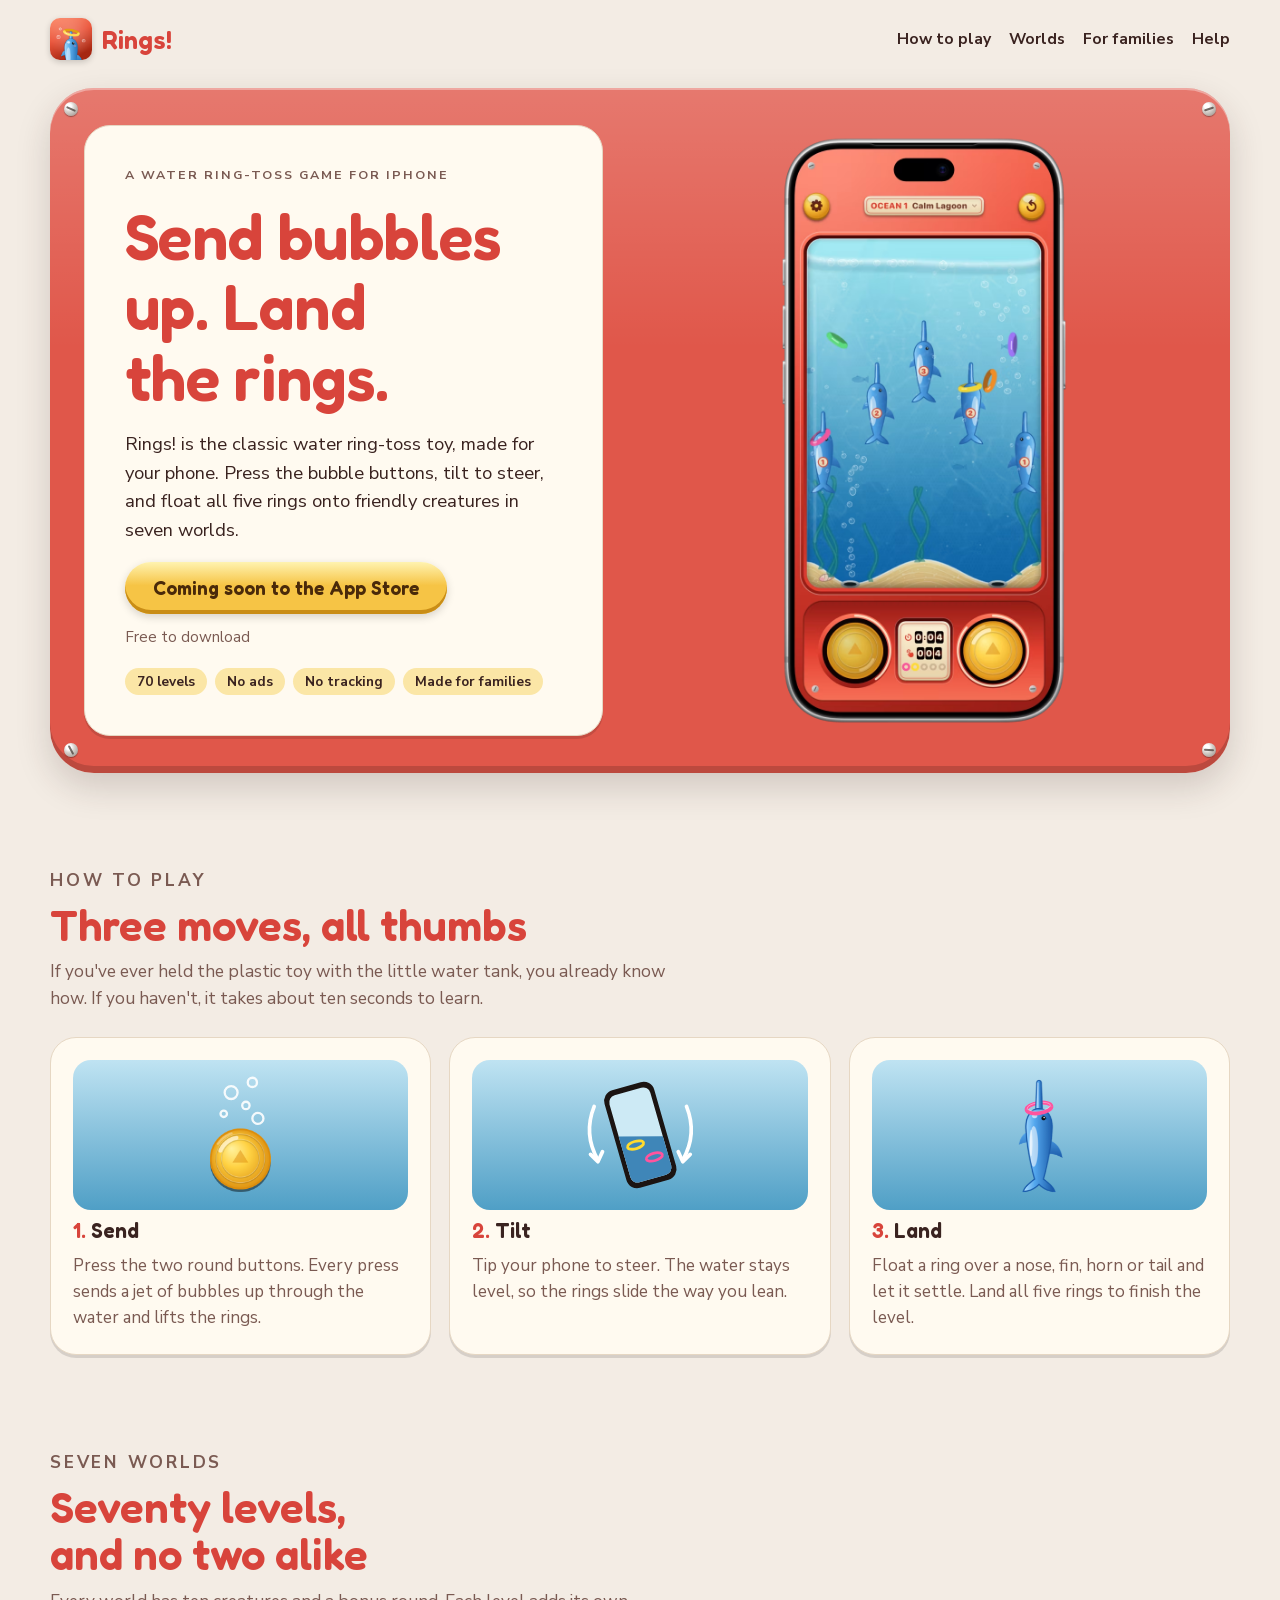
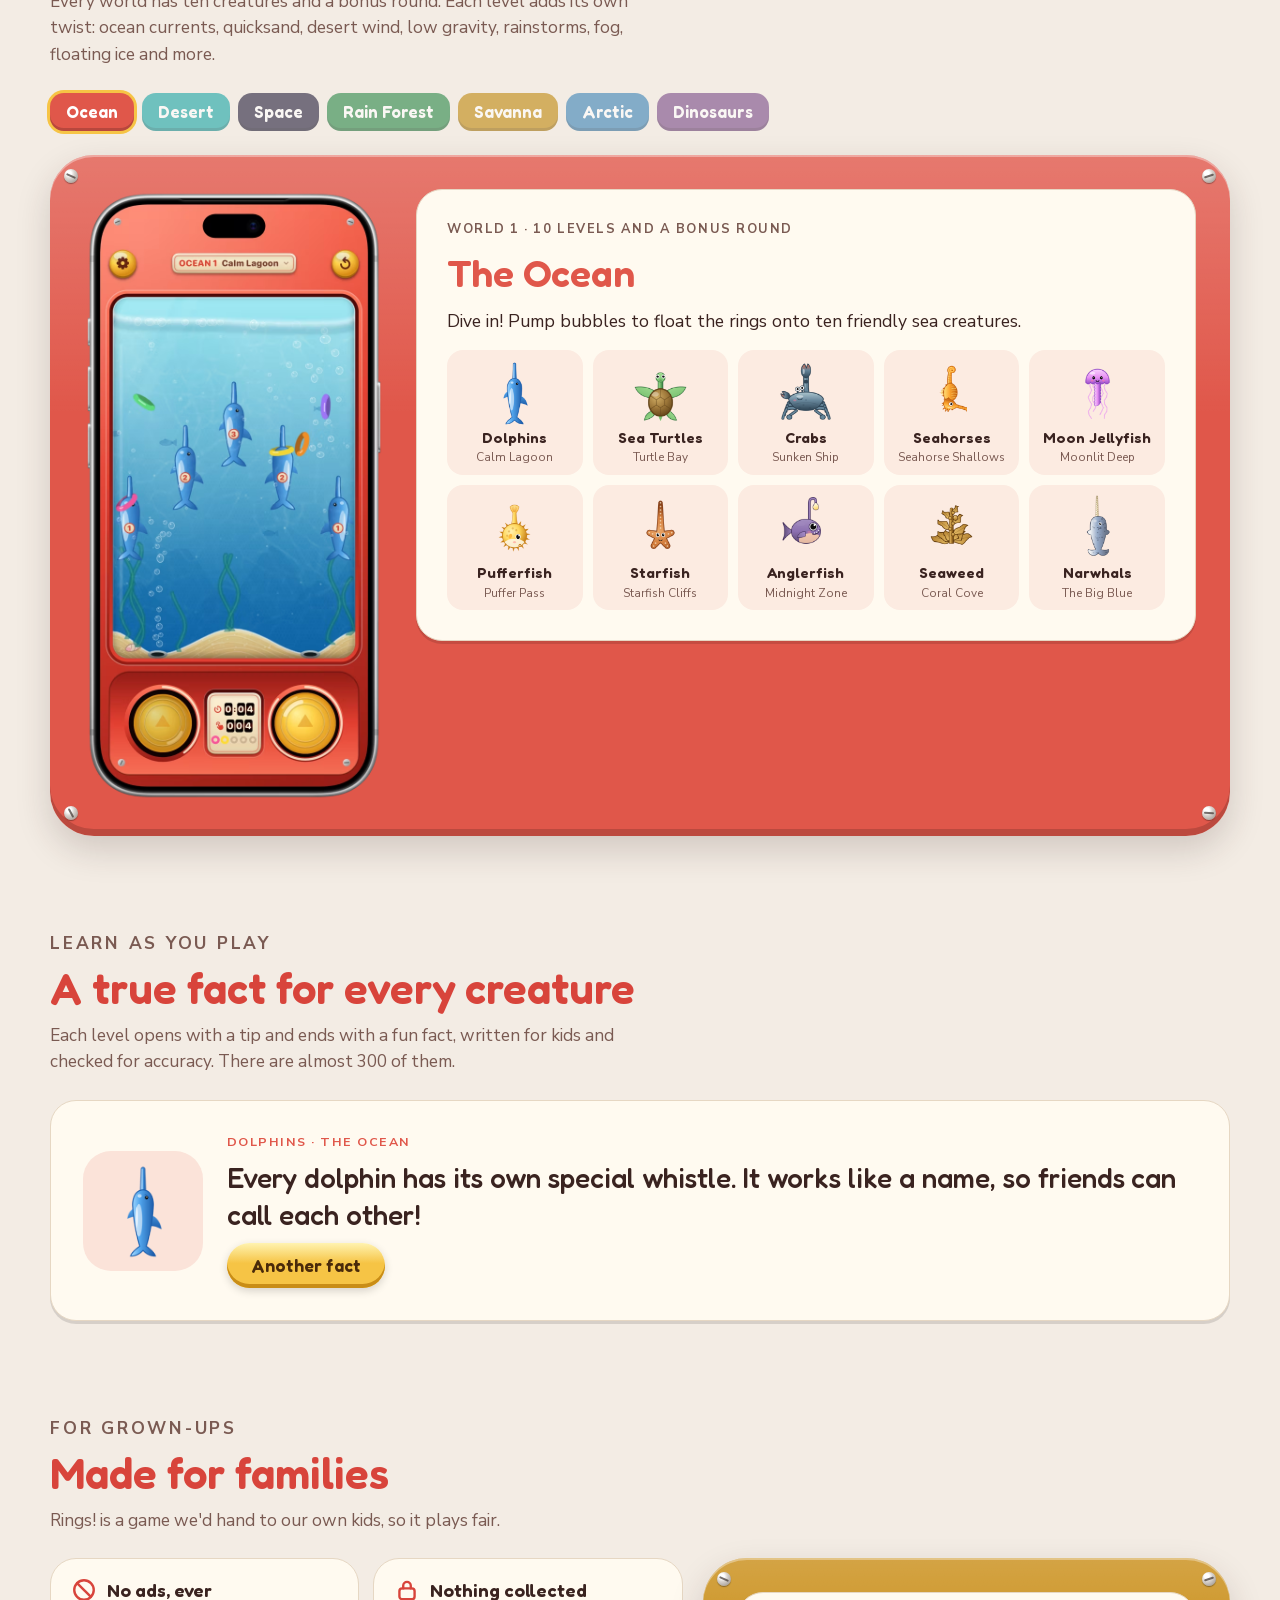
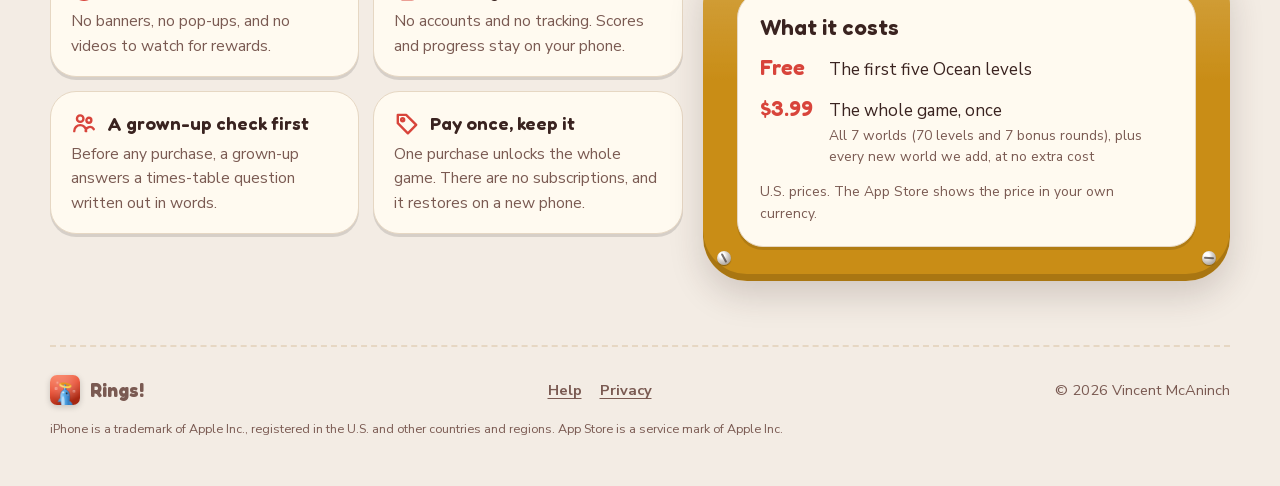
==== commit e24e87aa: "Send instead of Pump; new contact email" ====
--- a/index.html
+++ b/index.html
@@ -5,9 +5,9 @@
 <meta name="viewport" content="width=device-width, initial-scale=1, viewport-fit=cover">
 <meta name="robots" content="noindex">   <!-- hidden from search engines until the game launches: delete this line then -->
 <title>Rings! Water Ring Toss</title>
-<meta name="description" content="Rings! is the classic water ring-toss toy for iPhone. Pump the bubbles, tilt to steer, and land the rings on friendly creatures across seven worlds.">
+<meta name="description" content="Rings! is the classic water ring-toss toy for iPhone. Send bubbles up, tilt to steer, and land the rings on friendly creatures across seven worlds.">
 <meta property="og:title" content="Rings! Water Ring Toss">
-<meta property="og:description" content="Pump the bubbles, tilt to steer, and land the rings on friendly creatures across seven worlds.">
+<meta property="og:description" content="Send bubbles up, tilt to steer, and land the rings on friendly creatures across seven worlds.">
 <meta property="og:image" content="assets/img/app-icon.png">
 <meta name="theme-color" content="#e0574a">
 <link rel="icon" href="assets/img/favicon.png">
@@ -34,7 +34,7 @@
       <span class="screw bl" aria-hidden="true"></span><span class="screw br" aria-hidden="true"></span>
       <div class="plate hero-plate">
         <p class="eyebrow">A water ring-toss game for iPhone</p>
-        <h1 id="hero-title">Pump the bubbles. Land the rings.</h1>
+        <h1 id="hero-title">Send bubbles up. Land the rings.</h1>
         <p class="lede">Rings! is the classic water ring-toss toy, made for your phone. Press the bubble buttons, tilt to steer, and float all five rings onto friendly creatures in seven worlds.</p>
         <div class="cta">
           <!-- at launch: make this a real link to https://apps.apple.com/app/id6825125290, with Apple's "Download on the App Store" badge -->
@@ -66,7 +66,7 @@
               <image href="assets/img/button.png" x="45.5" y="56.4" width="69" height="72"/>
             </svg>
           </div>
-          <h3>Pump</h3>
+          <h3>Send</h3>
           <p>Press the two round buttons. Every press sends a jet of bubbles up through the water and lifts the rings.</p>
         </li>
         <li class="plate step">
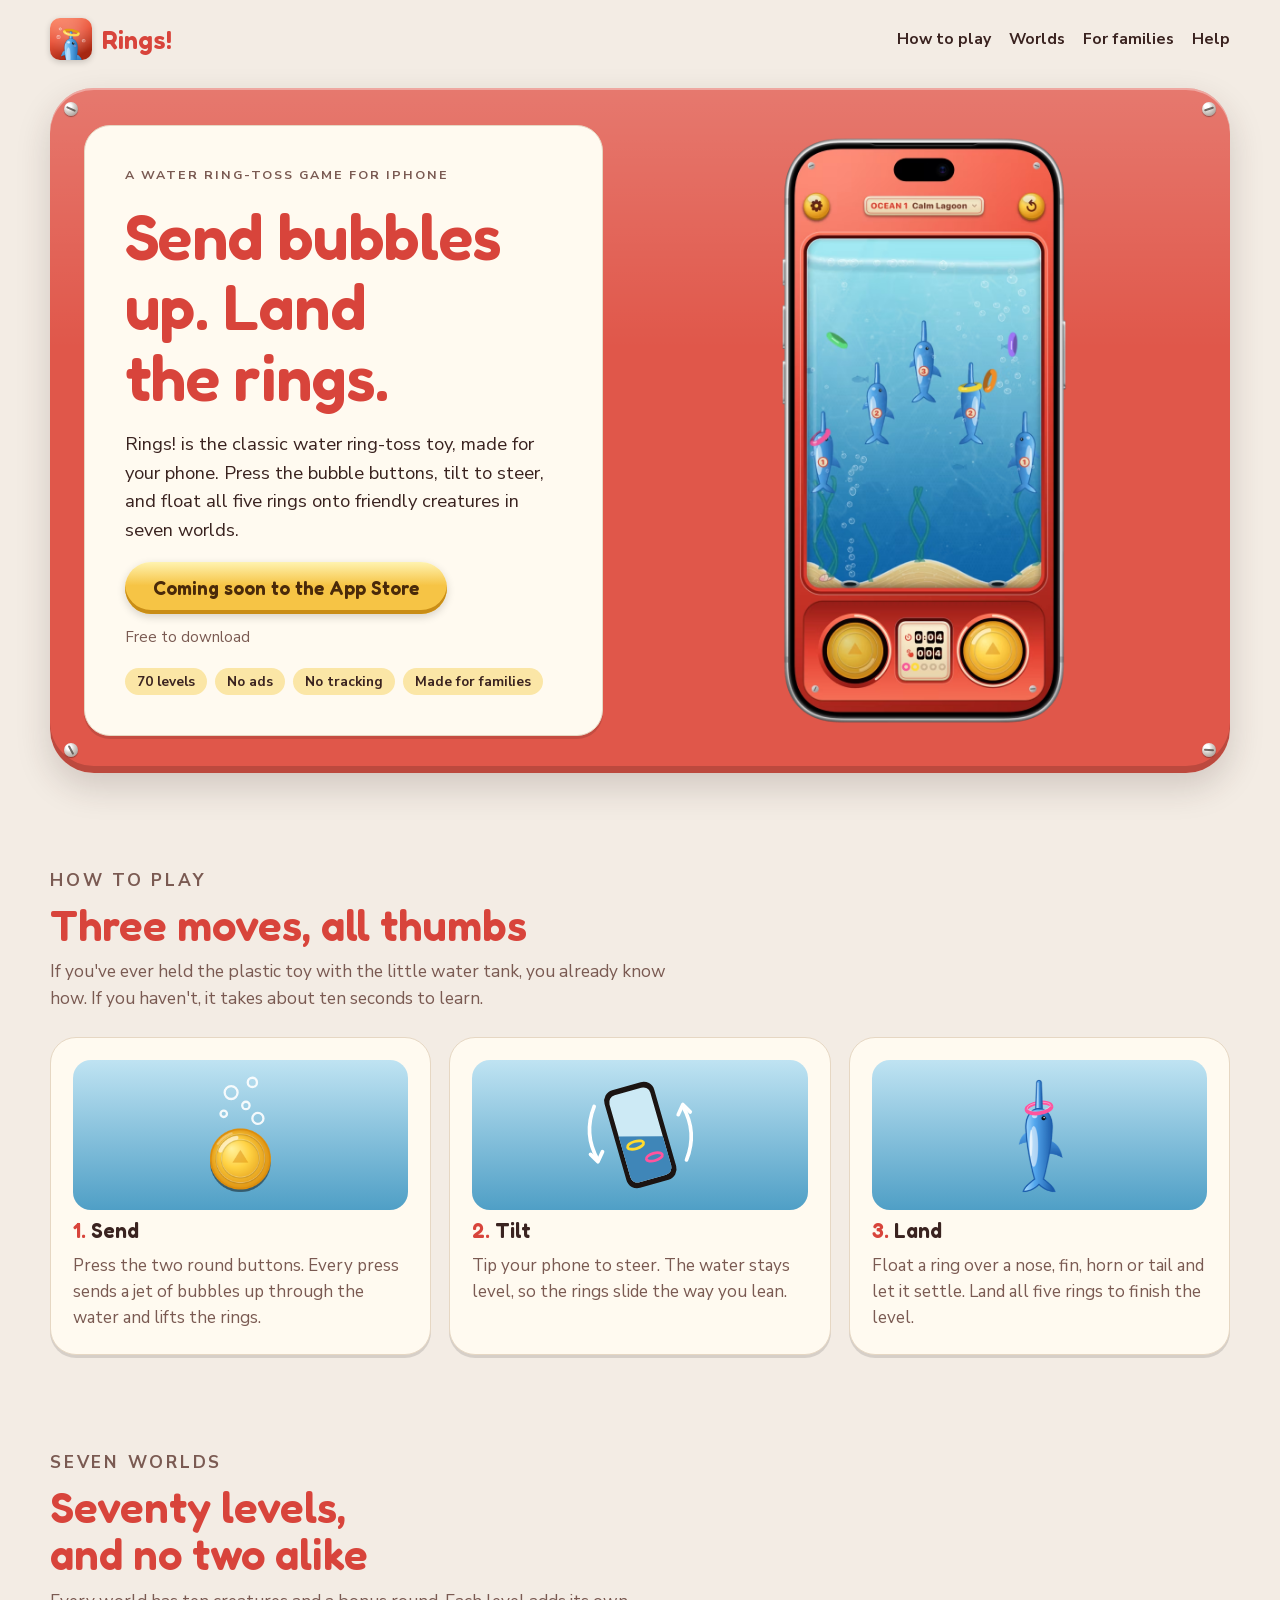
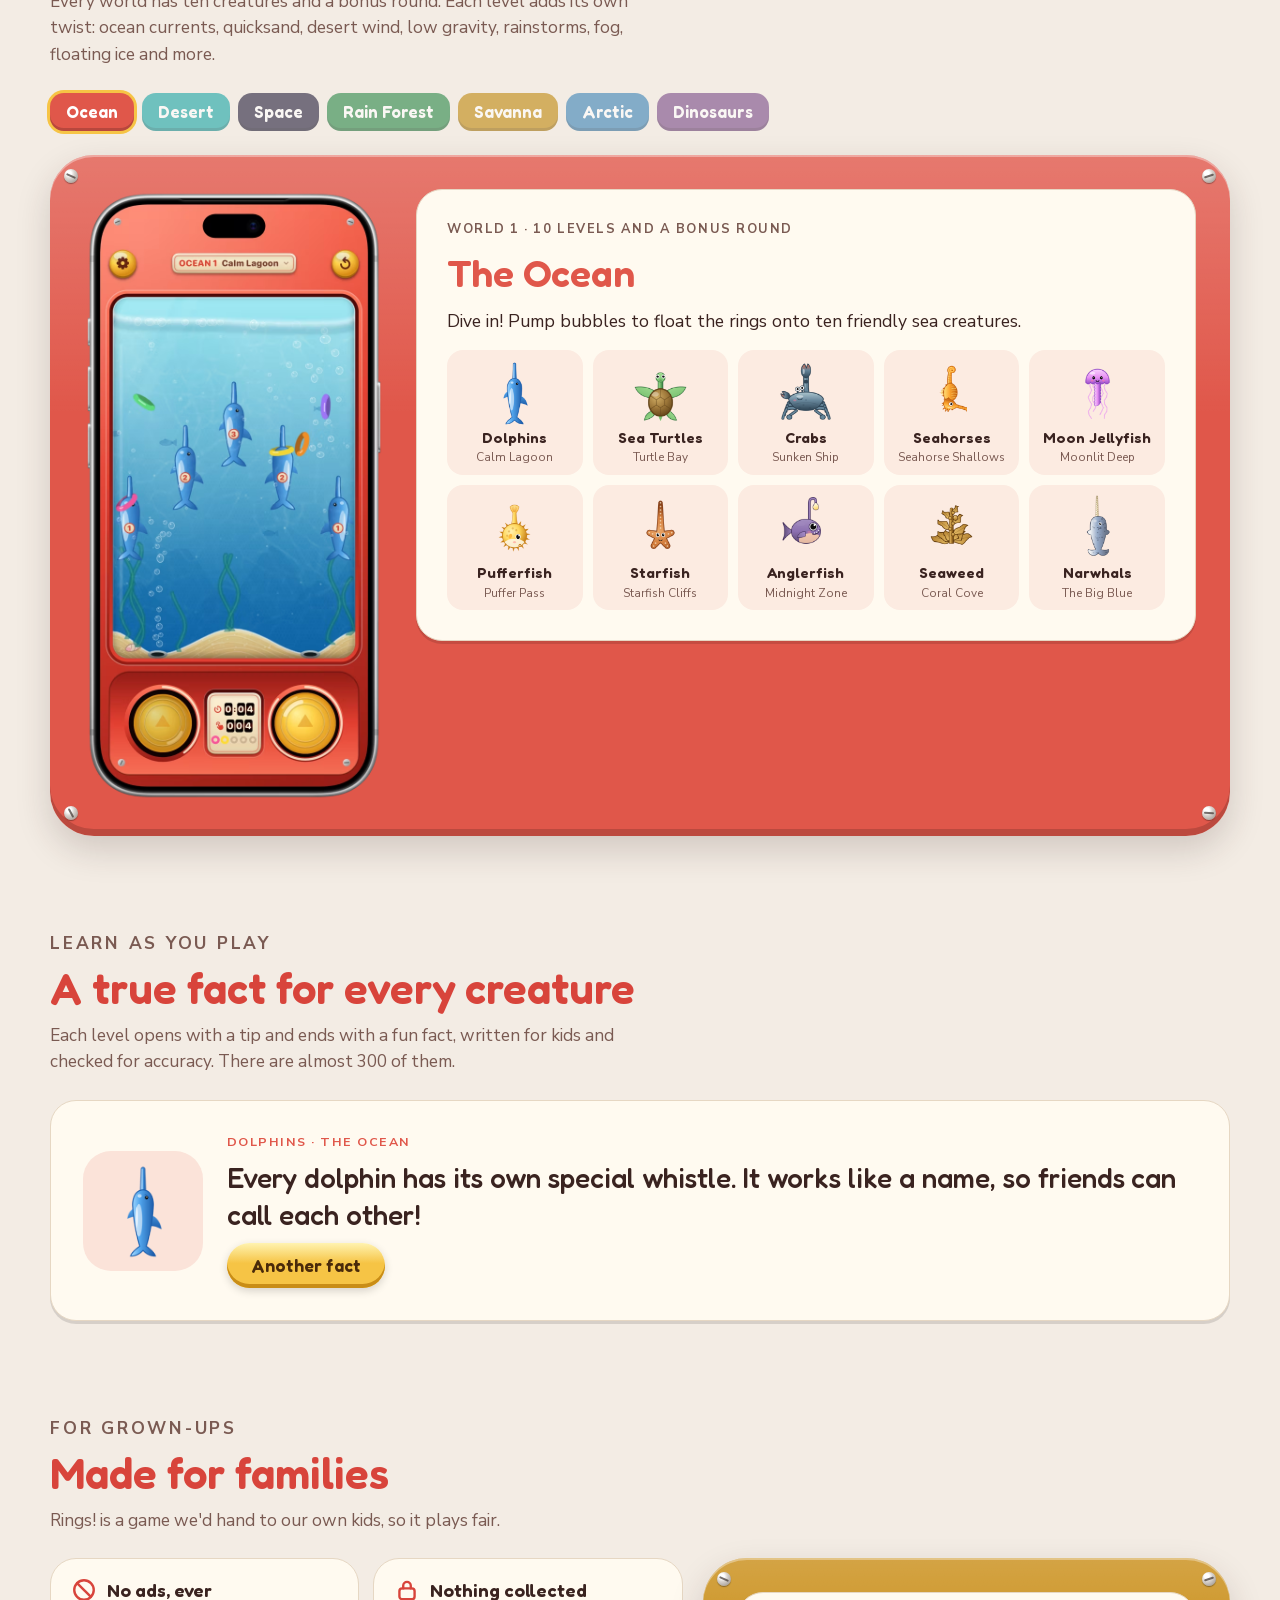
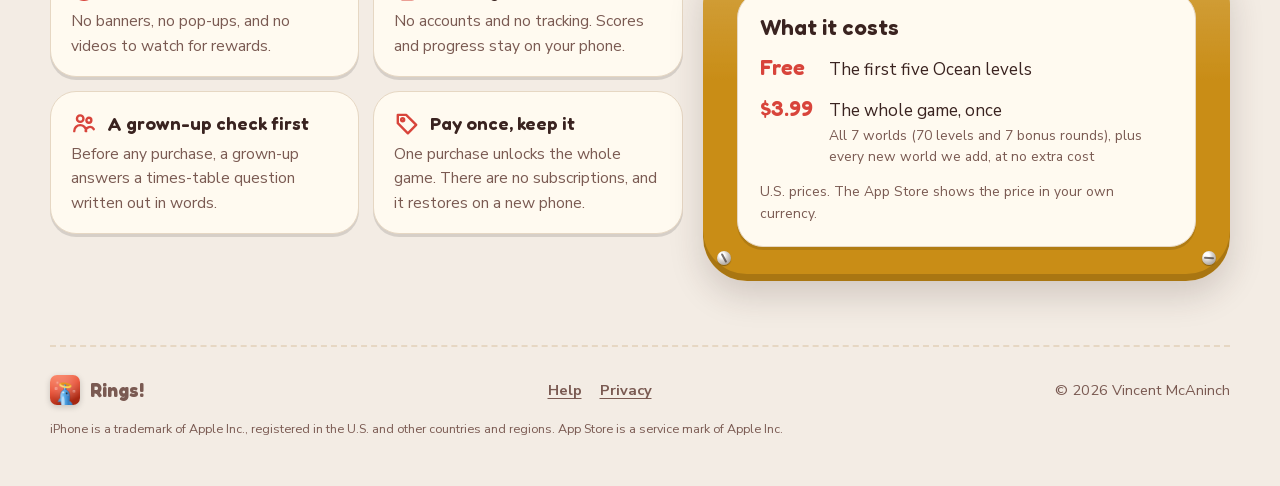
==== commit 24833dac: "Tilt art: both arrows counter-clockwise" ====
--- a/index.html
+++ b/index.html
@@ -45,10 +45,19 @@
           <li>70 levels</li><li>No ads</li><li>No tracking</li><li>Made for families</li>
         </ul>
       </div>
-      <div class="hero-phones" aria-label="Rings! on iPhone, showing the Ocean, the Rain Forest and the Dinosaurs">
-        <figure class="phone"><picture><source srcset="assets/img/phones/ocean.avif" type="image/avif"><img src="assets/img/phones/ocean.png" alt="Rings! on iPhone in the Ocean: rings floating up toward the dolphins" width="640" height="1308"></picture></figure>
-        <figure class="phone second"><picture><source srcset="assets/img/phones/rainforest.avif" type="image/avif"><img src="assets/img/phones/rainforest.png" alt="Rings! on iPhone in the Rain Forest: spider monkeys swinging on vines while rings float past" width="640" height="1308"></picture></figure>
-        <figure class="phone third"><picture><source srcset="assets/img/phones/dinosaurs.avif" type="image/avif"><img src="assets/img/phones/dinosaurs.png" alt="Rings! on iPhone with the Dinosaurs: a volcano behind the T. rex" width="640" height="1308"></picture></figure>
+      <div class="hero-phones" aria-label="Rings! on iPhone, playing in the Ocean, the Rain Forest and the Dinosaurs">
+        <figure class="phone live">
+          <picture><source srcset="assets/img/phones/ocean.avif" type="image/avif"><img src="assets/img/phones/ocean.png" alt="Rings! on iPhone in the Ocean: rings floating up toward the dolphins" width="640" height="1308"></picture>
+          <video src="assets/video/ocean.mp4" autoplay muted loop playsinline preload="auto" aria-hidden="true"></video>
+        </figure>
+        <figure class="phone live second">
+          <picture><source srcset="assets/img/phones/rainforest.avif" type="image/avif"><img src="assets/img/phones/rainforest.png" alt="Rings! on iPhone in the Rain Forest: spider monkeys swinging on vines while rings float past" width="640" height="1308"></picture>
+          <video src="assets/video/rainforest.mp4" autoplay muted loop playsinline preload="auto" aria-hidden="true"></video>
+        </figure>
+        <figure class="phone live third">
+          <picture><source srcset="assets/img/phones/dinosaurs.avif" type="image/avif"><img src="assets/img/phones/dinosaurs.png" alt="Rings! on iPhone with the Dinosaurs: a volcano behind the T. rex" width="640" height="1308"></picture>
+          <video src="assets/video/dinosaurs.mp4" autoplay muted loop playsinline preload="auto" aria-hidden="true"></video>
+        </figure>
       </div>
     </section>
 
@@ -73,7 +82,7 @@
           <div class="art">
             <svg viewBox="0 0 160 130" aria-hidden="true">
               <path d="M30 34q-12 30 4 58" stroke="#fff" stroke-width="4" fill="none" stroke-linecap="round"/><path d="M26 86l8 8 5-11" stroke="#fff" stroke-width="4" fill="none" stroke-linecap="round" stroke-linejoin="round"/>
-              <path d="M130 34q12 30-4 58" stroke="#fff" stroke-width="4" fill="none" stroke-linecap="round"/><path d="M134 86l-8 8-5-11" stroke="#fff" stroke-width="4" fill="none" stroke-linecap="round" stroke-linejoin="round"/>
+              <g transform="translate(0 126) scale(1 -1)"><path d="M130 34q12 30-4 58" stroke="#fff" stroke-width="4" fill="none" stroke-linecap="round"/><path d="M134 86l-8 8-5-11" stroke="#fff" stroke-width="4" fill="none" stroke-linecap="round" stroke-linejoin="round"/></g>     <!-- (pointing up: both arrows turn counter-clockwise, as the phone does) -->
               <g transform="rotate(-16 80 65)">
                 <rect x="52" y="10" width="56" height="110" rx="12" fill="#1b1412"/>
                 <rect x="57" y="16" width="46" height="98" rx="8" fill="#cdeaf5"/>
--- a/assets/site.css
+++ b/assets/site.css
@@ -109,6 +109,14 @@
 @keyframes phone-second { 0%, 25.9% { opacity: 0; } 33.3%, 66.6% { opacity: 1; } 66.7%, 100% { opacity: 0; } }
 @keyframes phone-third { 0%, 59.3% { opacity: 0; } 66.7%, 92.6% { opacity: 1; } 100% { opacity: 0; } }
 @media (prefers-reduced-motion: reduce) { .hero-phones .second, .hero-phones .third { animation: none; } }
+/* Each phone plays a gameplay loop in its screen, on top of its still picture (which shows until the video starts, and
+   stays when motion is turned down). The box is the bezel's screen opening: 1206 x 2622 of the 1350 x 2760 frame. */
+.phone.live { position: relative; }
+.phone.live video {
+  position: absolute; left: 5.3333%; top: 2.5%; width: 89.3333%; height: 95%;
+  border-radius: 16.8% / 7.74%; object-fit: cover; pointer-events: none;
+}
+@media (prefers-reduced-motion: reduce) { .phone.live video { display: none; } }
 
 @media (max-width: 899px) {
   .hero { grid-template-columns: minmax(0, 1fr); }
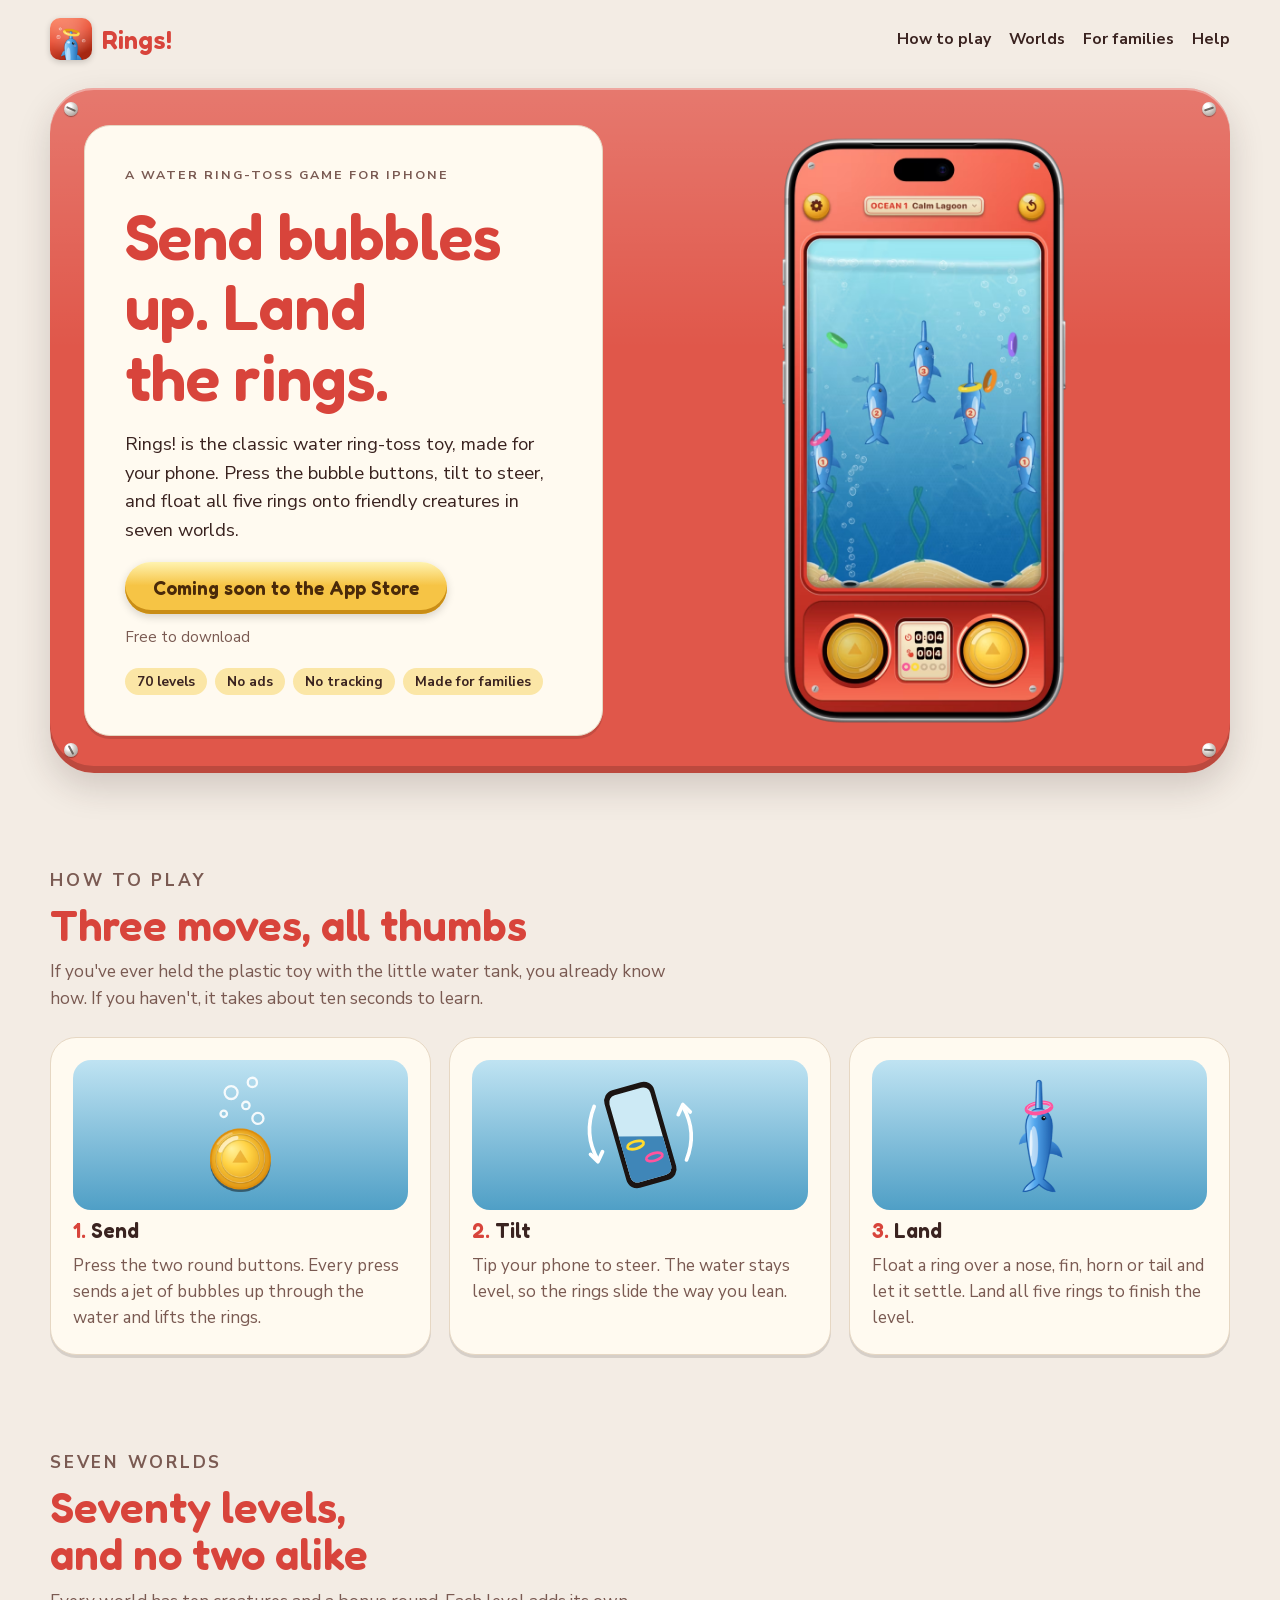
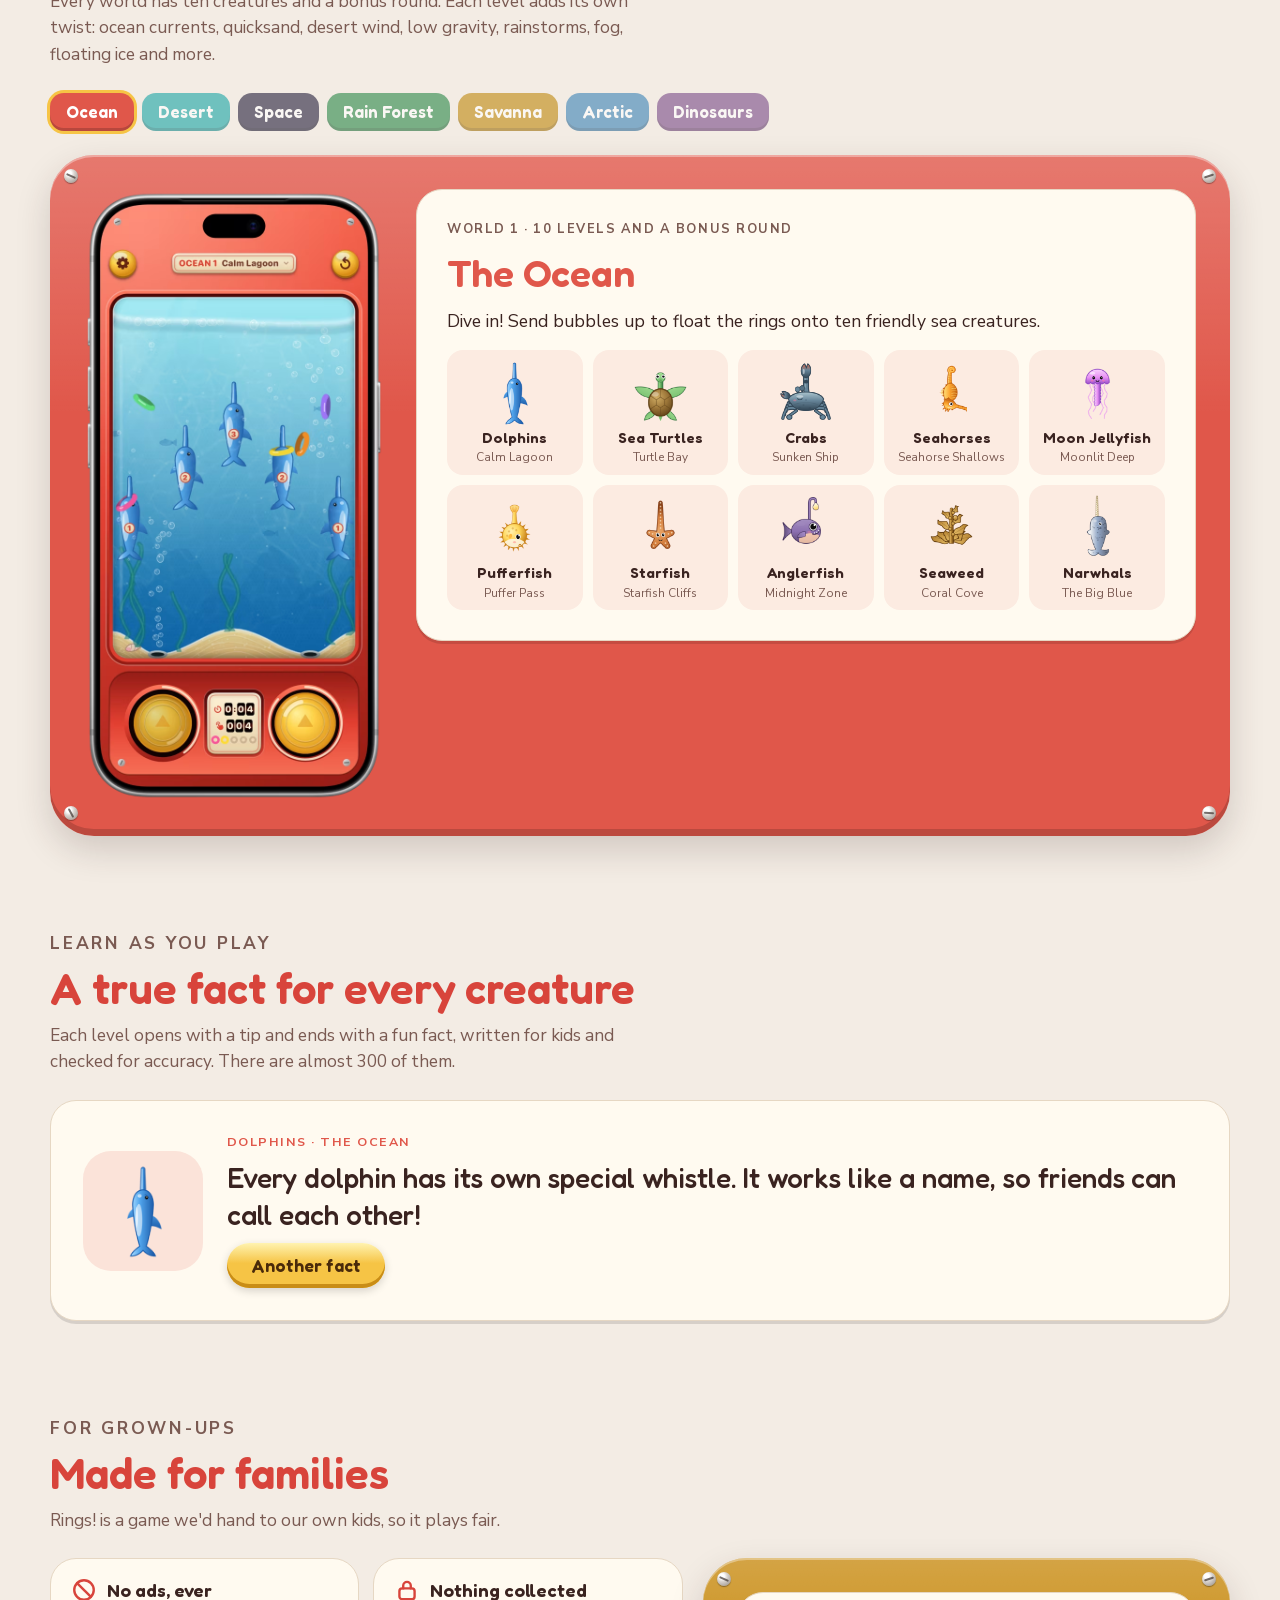
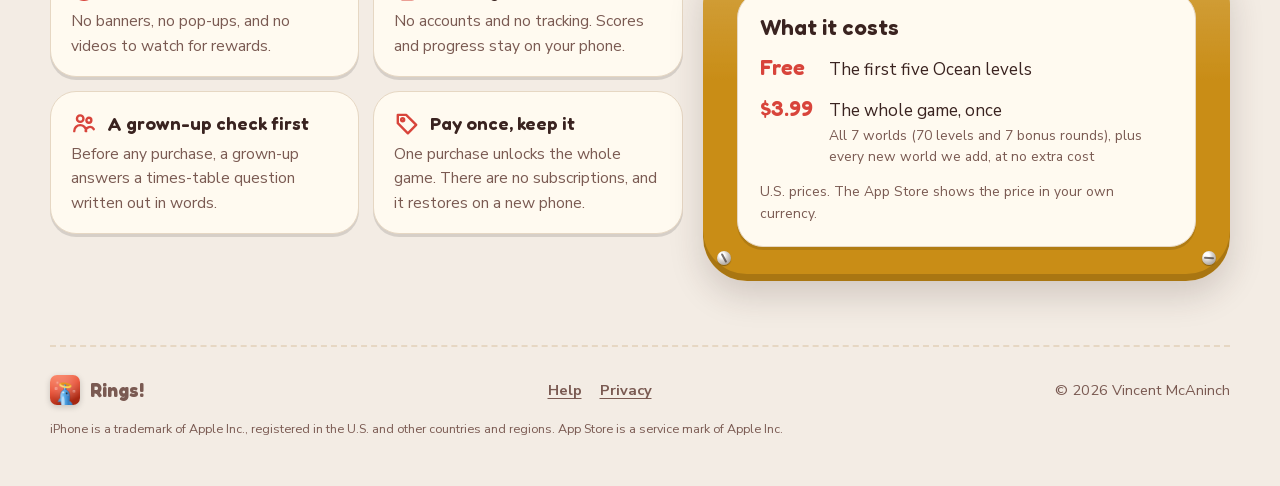
==== commit f888771d: "Tab titles: Bubble Rings!" ====
--- a/index.html
+++ b/index.html
@@ -4,9 +4,9 @@
 <meta charset="utf-8">
 <meta name="viewport" content="width=device-width, initial-scale=1, viewport-fit=cover">
 <meta name="robots" content="noindex">   <!-- hidden from search engines until the game launches: delete this line then -->
-<title>Rings! Water Ring Toss</title>
+<title>Bubble Rings!</title>
 <meta name="description" content="Rings! is the classic water ring-toss toy for iPhone. Send bubbles up, tilt to steer, and land the rings on friendly creatures across seven worlds.">
-<meta property="og:title" content="Rings! Water Ring Toss">
+<meta property="og:title" content="Bubble Rings!">
 <meta property="og:description" content="Send bubbles up, tilt to steer, and land the rings on friendly creatures across seven worlds.">
 <meta property="og:image" content="assets/img/app-icon.png">
 <meta name="theme-color" content="#e0574a">
--- a/assets/site.css
+++ b/assets/site.css
@@ -154,6 +154,18 @@
 @media (max-width: 560px) { .creatures { grid-template-columns: repeat(2, minmax(0, 1fr)); } }
 .creature { background: color-mix(in srgb, var(--c) 9%, var(--plate)); border-radius: 16px; padding: 10px 8px; display: flex; flex-direction: column; align-items: center; gap: 4px; text-align: center; }
 .creature img { height: 66px; width: auto; max-width: 80px; object-fit: contain; }
+/* A creature's picture (site.js pic()), idling gently: animals bob, plants sway from their base, space machines hover,
+   each at its own pace (--dur, --delay) so they never move together. Its eyes-shut copy sits on top, shown for a blink. */
+.pic { display: grid; place-items: center; animation: bob var(--dur, 4.5s) ease-in-out var(--delay, 0s) infinite; }
+.pic > img { grid-area: 1 / 1; }
+.pic > .shut { opacity: 0; }
+.pic.shut > .shut { opacity: 1; }
+.pic.sway { animation-name: sway; transform-origin: 50% 100%; }
+.pic.hover { animation-name: hover; }
+@keyframes bob { 0%, 100% { transform: translateY(0); } 50% { transform: translateY(-2px); } }
+@keyframes sway { 0%, 100% { transform: rotate(-1.5deg); } 50% { transform: rotate(1.5deg); } }
+@keyframes hover { 0%, 100% { transform: translateY(0) rotate(-0.6deg); } 50% { transform: translateY(-3px) rotate(0.6deg); } }
+@media (prefers-reduced-motion: reduce) { .pic { animation: none; } }
 .creature b { font: 600 0.92rem var(--display); line-height: 1.15; }
 .creature span { font-size: 0.74rem; color: var(--ink-soft); line-height: 1.2; }
 @media (max-width: 760px) { .world { grid-template-columns: minmax(0, 1fr); } .world .phone { max-width: 240px; } }
@@ -170,6 +182,24 @@
 .fact .tag { font: 700 0.78rem var(--body); letter-spacing: 0.12em; text-transform: uppercase; color: var(--c, var(--ocean)); }
 .fact blockquote { margin: 0; font: 500 clamp(1.3rem, 2.6vw, 1.75rem) / 1.3 var(--display); text-wrap: pretty; }
 .fact .more { align-self: flex-start; margin-top: auto; }
+/* Changing facts: the picture, tag and fact fade and drop away, then rise back in; the world colour blends across. */
+@property --c { syntax: "<color>"; inherits: true; initial-value: #e0574a; }     /* (the Ocean red, as the fallbacks) */
+.fact { transition: --c 0.4s ease; }
+.fact .who img, .fact .tag:not(.room), .fact blockquote:not(.room) { transition: opacity 0.18s ease, transform 0.22s ease; }
+.fact .tag:not(.room), .fact blockquote:not(.room) { transition-delay: 0.07s; }     /* (the picture rises in a beat ahead of the words) */
+.fact.leaving .who img { opacity: 0; transform: scale(0.85) translateY(6px); }
+.fact.leaving .tag:not(.room), .fact.leaving blockquote:not(.room) { opacity: 0; transform: translateY(8px); transition-delay: 0s; }
+@media (prefers-reduced-motion: reduce) { .fact, .fact .who img, .fact .tag, .fact blockquote { transition: none; } }
+/* Changing worlds (site.js): the same, for the world panel. Its colour blends across; the old world fades and drops
+   away; the new one rises in, its phone first, then its words, then its creatures. */
+@property --shell { syntax: "<color>"; inherits: true; initial-value: #e0574a; }
+#world-panel { transition: --shell 0.4s ease, --c 0.4s ease; }
+#world-panel .phone, #world-panel .world-plate > * { transition: opacity 0.2s ease, transform 0.26s ease; }
+#world-panel .world-plate > * { transition-delay: 0.08s; }
+#world-panel .world-plate > .creatures { transition-delay: 0.16s; }
+#world-panel.leaving .phone, #world-panel.leaving .world-plate > *,
+#world-panel .entering .phone, #world-panel .entering .world-plate > * { opacity: 0; transform: translateY(10px); transition-delay: 0s; }
+@media (prefers-reduced-motion: reduce) { #world-panel, #world-panel .phone, #world-panel .world-plate > * { transition: none; } }
 @media (max-width: 560px) { .fact { grid-template-columns: minmax(0, 1fr); } }
 
 /* Families */
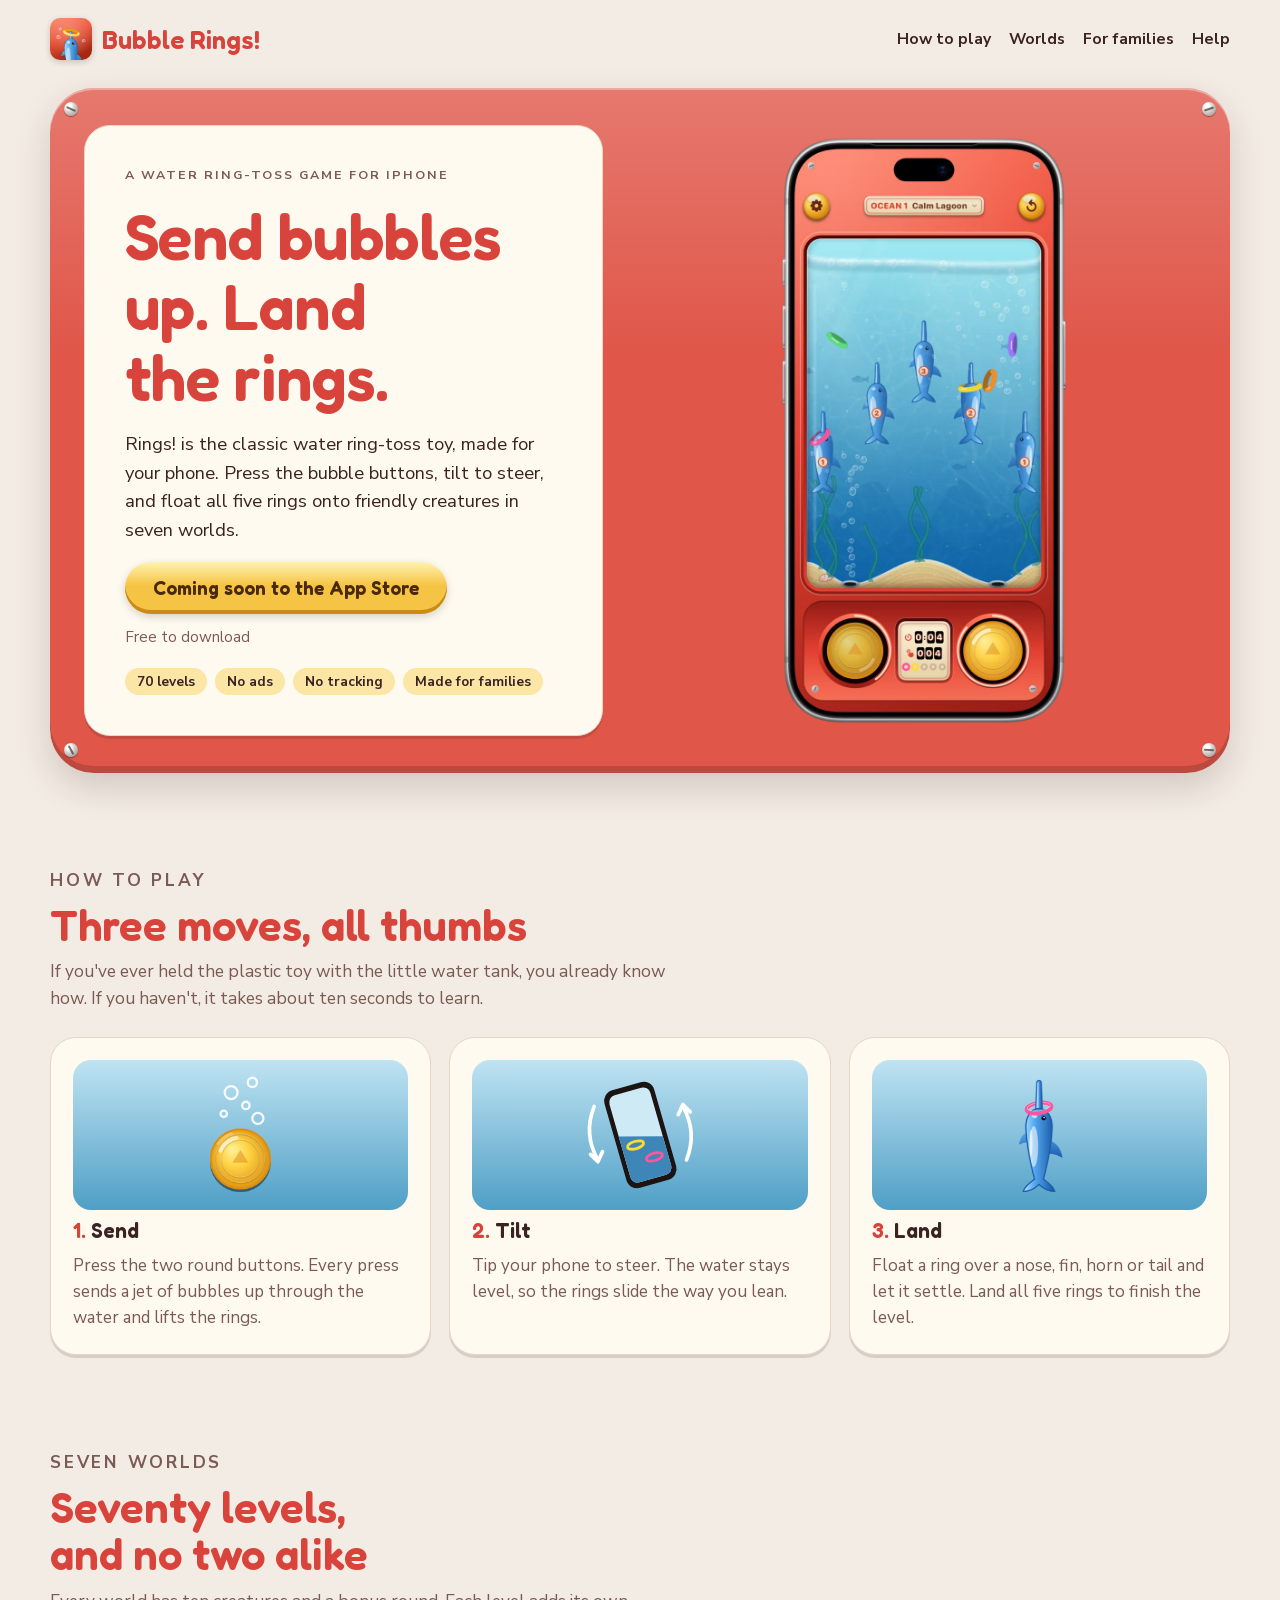
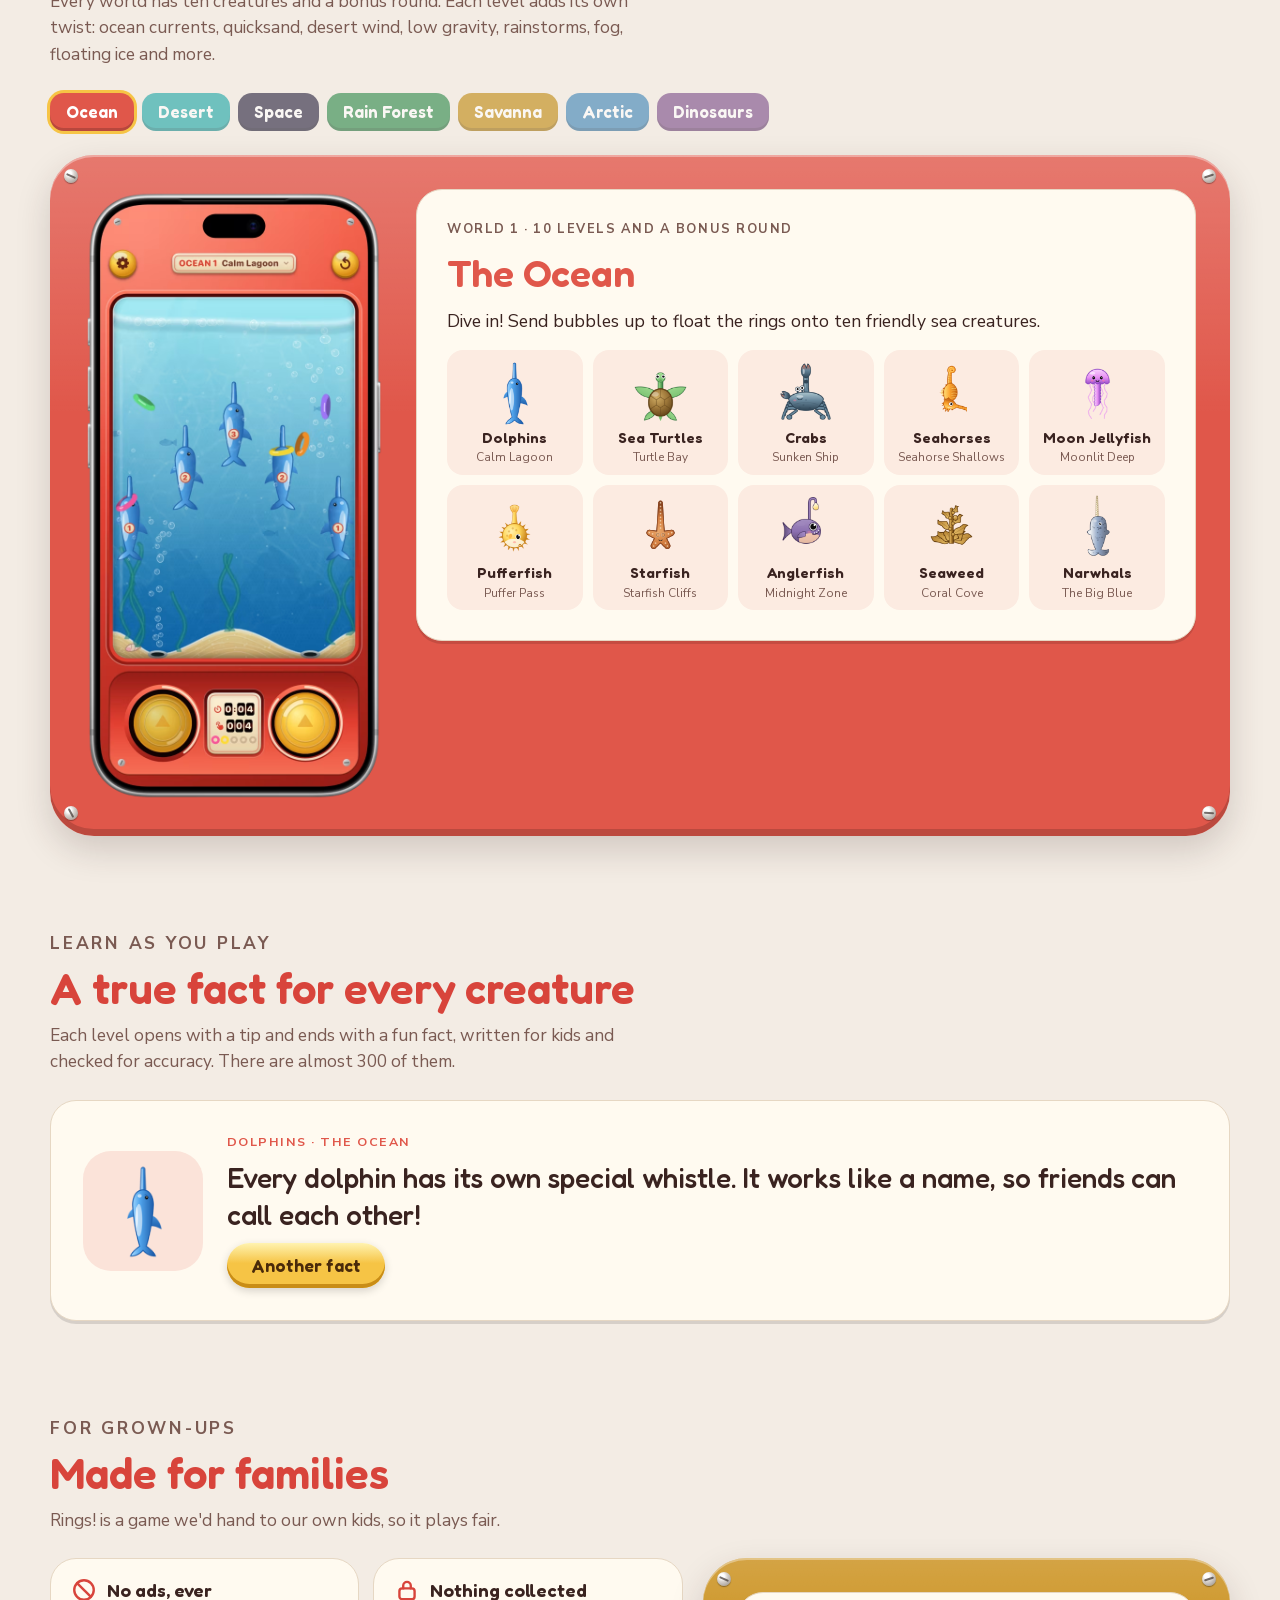
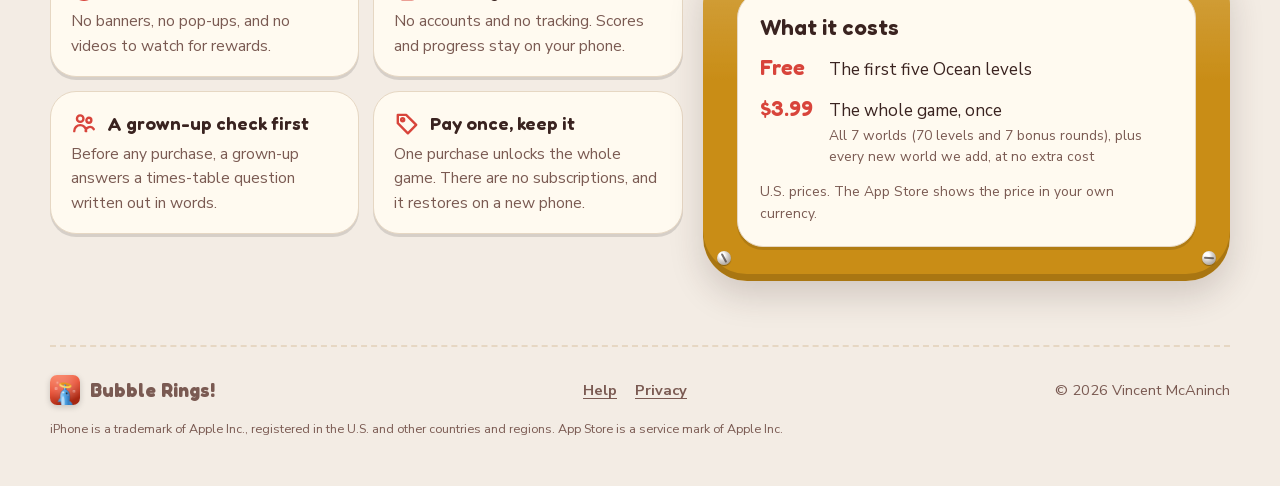
==== commit 5e8de027: "Header and footer: Bubble Rings!" ====
--- a/index.html
+++ b/index.html
@@ -19,7 +19,7 @@
 <div class="page">
 
   <header class="topbar">
-    <a class="brand" href="index.html"><img src="assets/img/app-icon.png" alt="" width="42" height="42"><span>Rings!</span></a>
+    <a class="brand" href="index.html"><img src="assets/img/app-icon.png" alt="" width="42" height="42"><span>Bubble Rings!</span></a>
     <nav class="topnav" aria-label="Main">
       <a href="#play">How to play</a>
       <a href="#worlds">Worlds</a>
@@ -177,7 +177,7 @@
   </main>
 
   <footer class="footer">
-    <a class="brand" href="index.html"><img src="assets/img/app-icon.png" alt="" width="30" height="30"><span>Rings!</span></a>
+    <a class="brand" href="index.html"><img src="assets/img/app-icon.png" alt="" width="30" height="30"><span>Bubble Rings!</span></a>
     <nav aria-label="Footer">
       <a href="support.html">Help</a>
       <a href="privacy.html">Privacy</a>
